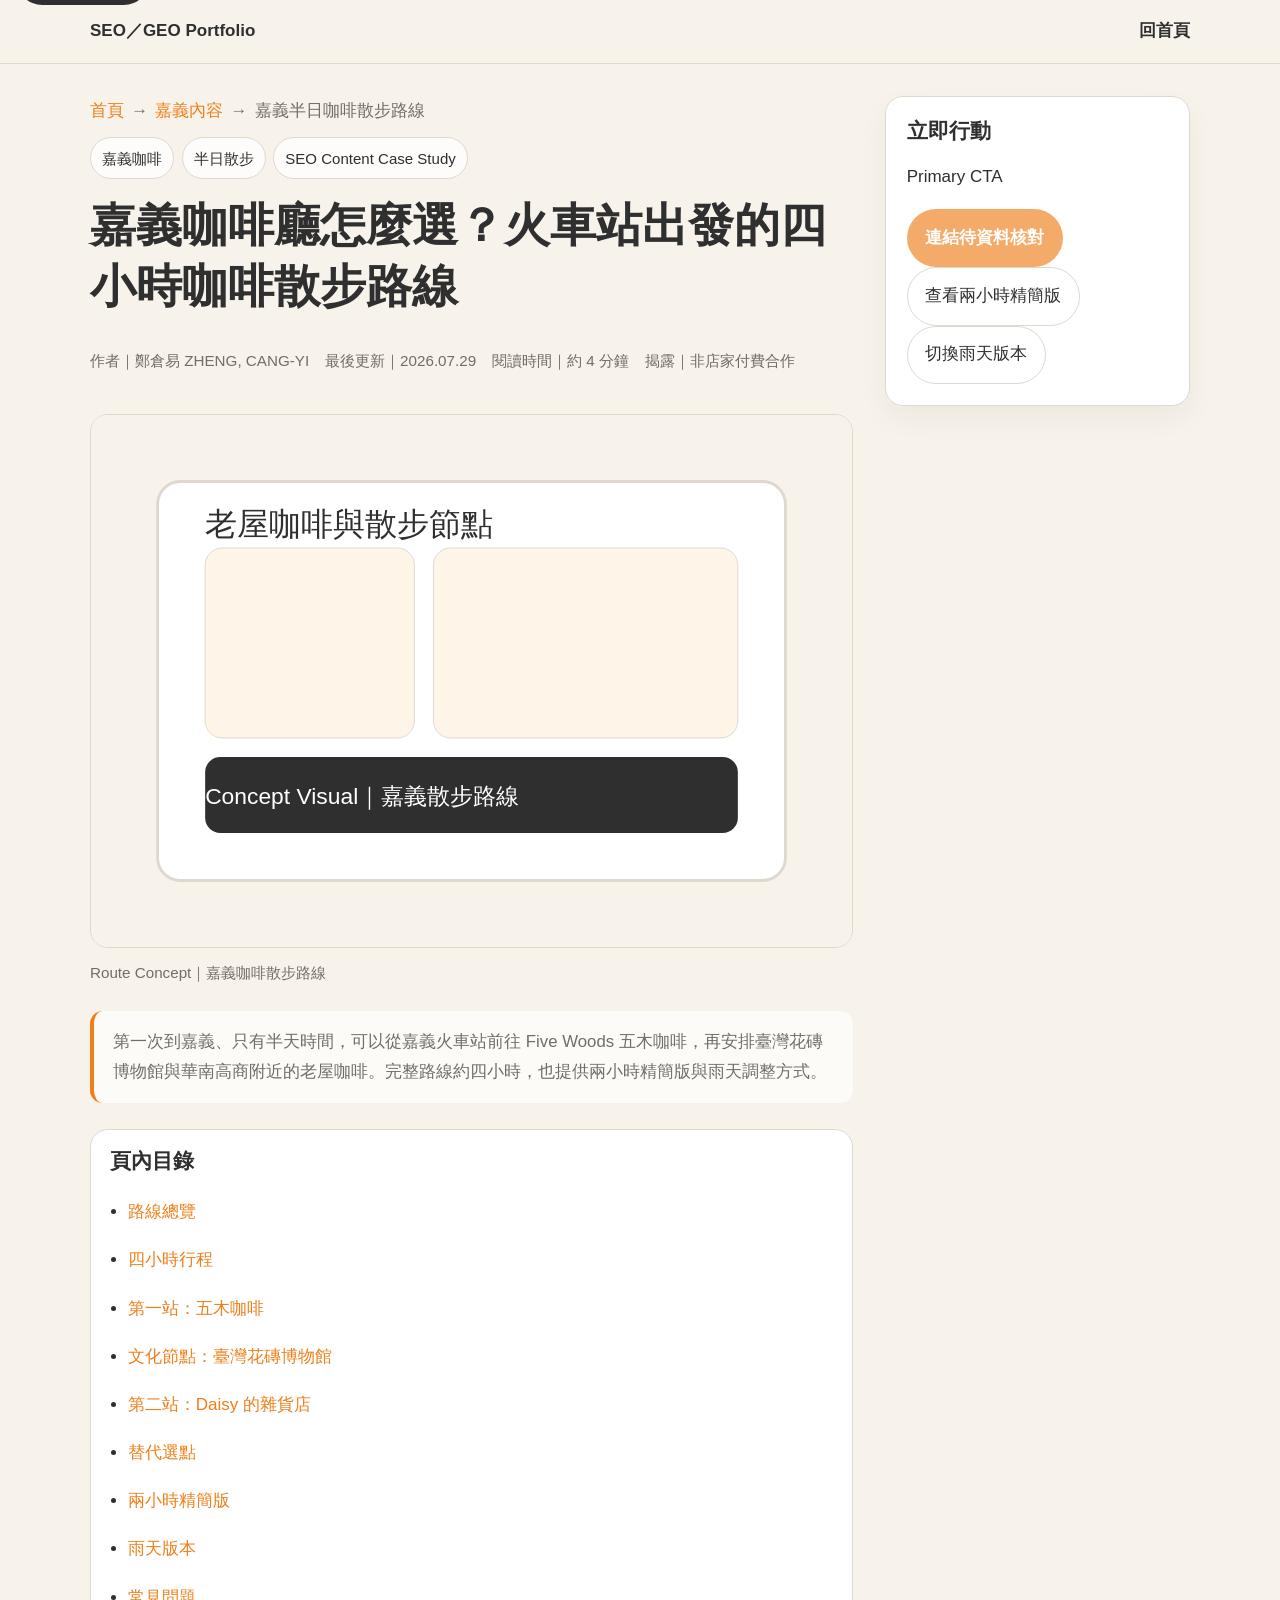
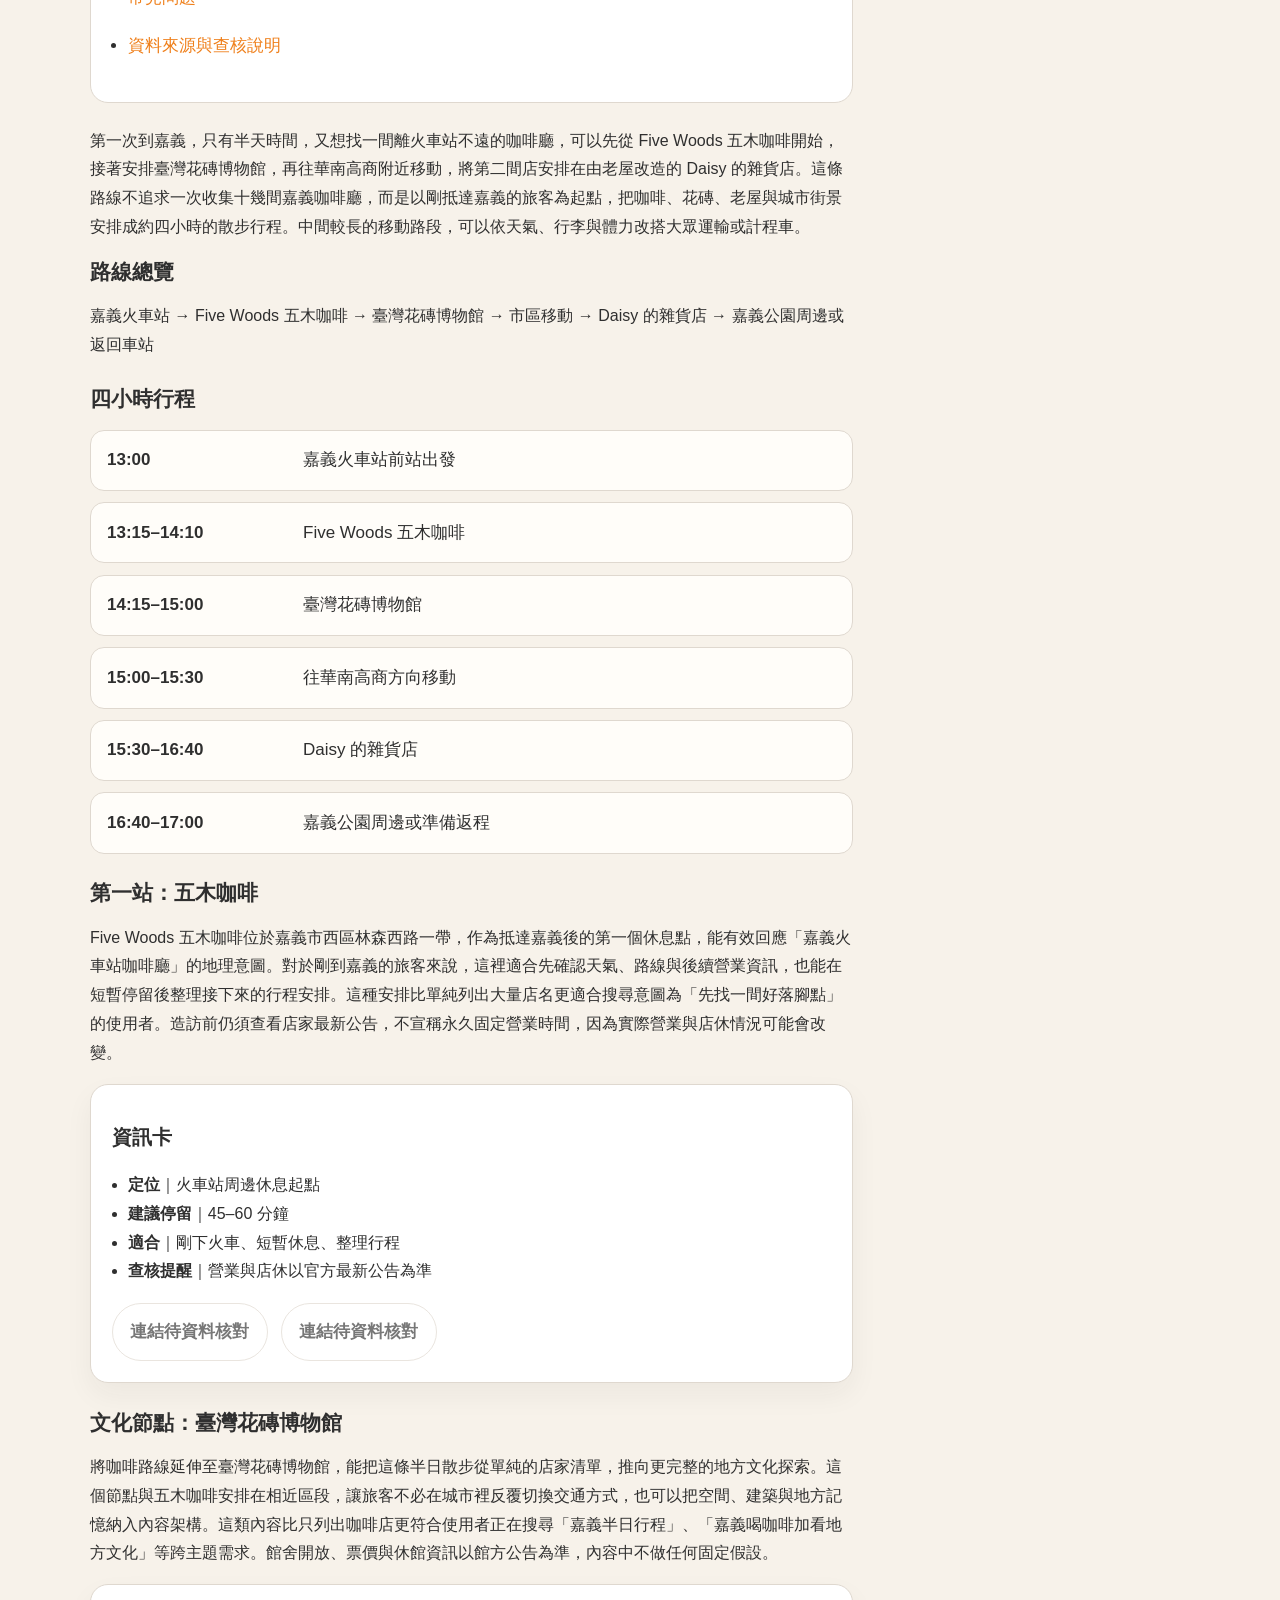
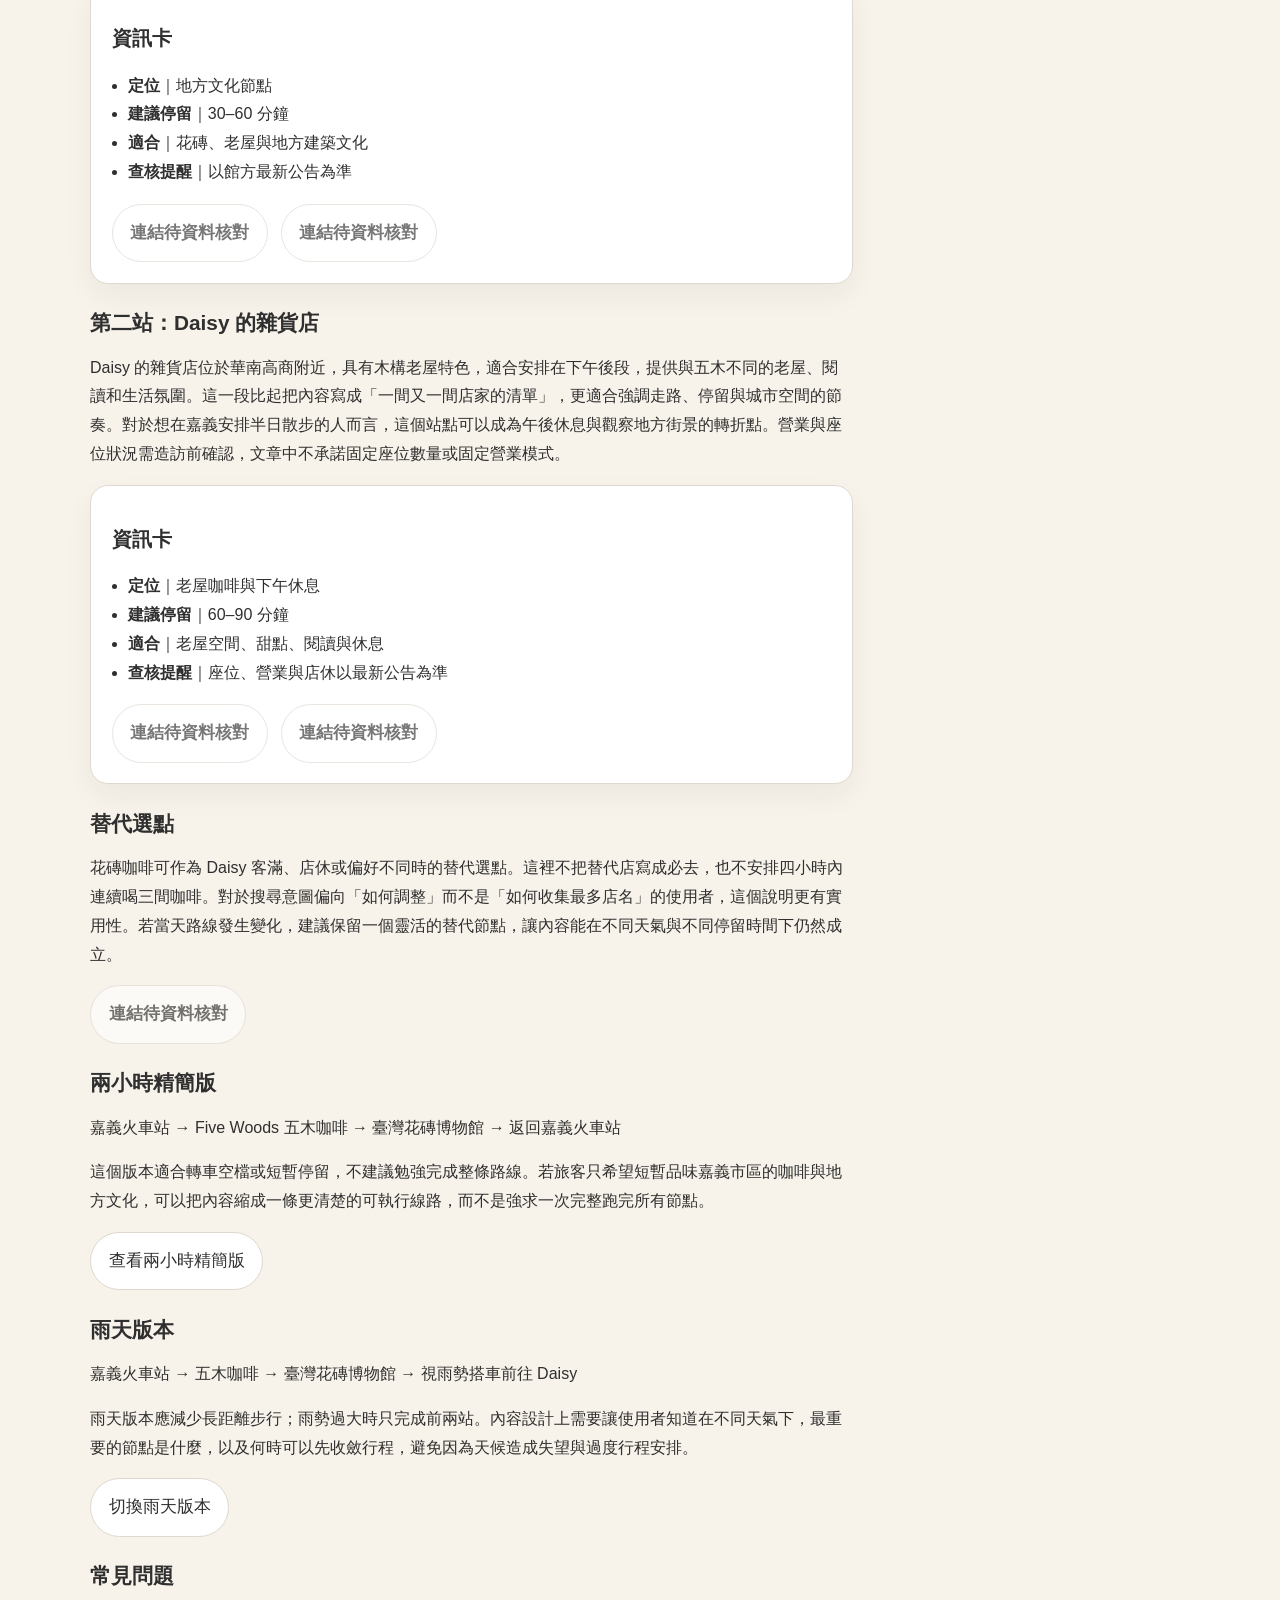
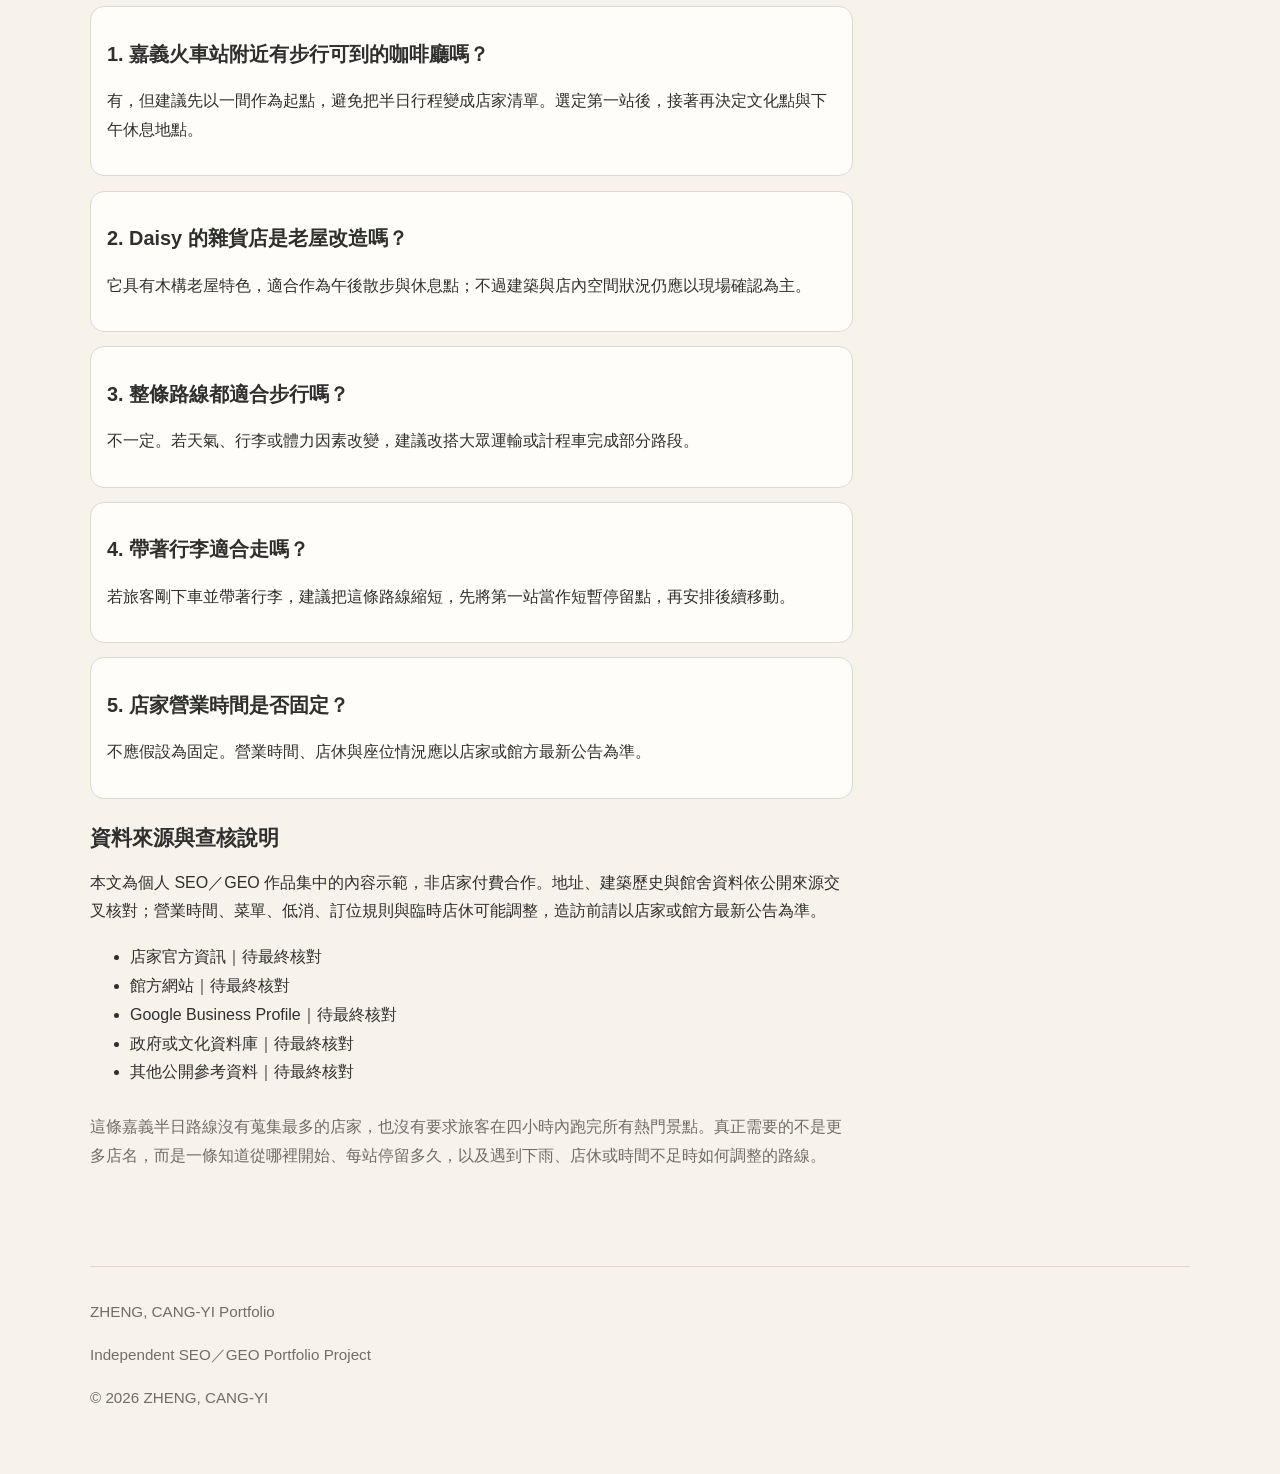
==== article/chiayi-cafes-half-day/index.html @ ef3b87cd "Build and polish SEO portfolio site" ====
<!DOCTYPE html>
<html lang="zh-Hant">
  <head>
    <meta charset="UTF-8" />
    <meta name="viewport" content="width=device-width, initial-scale=1.0" />
    <title>嘉義咖啡廳怎麼選？火車站出發的四小時咖啡散步路線</title>
    <meta
      name="description"
      content="從嘉義火車站出發，安排五木咖啡、臺灣花磚博物館與老屋咖啡的四小時散步路線，包含兩小時版本、雨天備案與店家導航。"
    />
    <meta name="robots" content="index, follow" />
    <meta name="author" content="鄭倉易 ZHENG, CANG-YI" />
    <meta name="theme-color" content="#f7f2ea" />
    <link rel="canonical" href="https://arashigira.github.io/seo-portfolio/article/chiayi-cafes-half-day/" />
    <link rel="icon" href="../../assets/images/favicon.svg" type="image/svg+xml" />
    <meta property="og:type" content="article" />
    <meta property="og:title" content="嘉義咖啡廳怎麼選？火車站出發的四小時咖啡散步路線" />
    <meta property="og:description" content="這篇內容示範從嘉義火車站出發，安排五木咖啡、花磚博物館與老屋咖啡的半日散步路線。" />
    <meta property="og:url" content="https://arashigira.github.io/seo-portfolio/article/chiayi-cafes-half-day/" />
    <meta property="og:image" content="https://arashigira.github.io/seo-portfolio/assets/images/og-placeholder.svg" />
    <meta property="twitter:card" content="summary_large_image" />
    <meta property="twitter:title" content="嘉義咖啡廳怎麼選？火車站出發的四小時咖啡散步路線" />
    <meta property="twitter:description" content="從嘉義火車站出發，安排四小時散步與咖啡路線。" />
    <meta property="twitter:image" content="https://arashigira.github.io/seo-portfolio/assets/images/og-placeholder.svg" />
    <meta property="article:published_time" content="2026-07-29" />
    <meta property="article:modified_time" content="2026-07-29" />
    <script type="application/ld+json">
      {
        "@context": "https://schema.org",
        "@type": "BlogPosting",
        "headline": "嘉義咖啡廳怎麼選？火車站出發的四小時咖啡散步路線",
        "description": "從嘉義火車站出發，安排五木咖啡、臺灣花磚博物館與老屋咖啡的四小時散步路線，包含兩小時版本、雨天備案與店家導航。",
        "image": "https://arashigira.github.io/seo-portfolio/assets/images/og-placeholder.svg",
        "datePublished": "2026-07-29",
        "dateModified": "2026-07-29",
        "author": {
          "@type": "Person",
          "name": "ZHENG, CANG-YI"
        },
        "publisher": {
          "@type": "Organization",
          "name": "ZHENG, CANG-YI Portfolio"
        },
        "mainEntityOfPage": "https://arashigira.github.io/seo-portfolio/article/chiayi-cafes-half-day/",
        "keywords": [
          "嘉義咖啡廳",
          "嘉義火車站咖啡廳",
          "嘉義半日散步",
          "嘉義咖啡路線"
        ],
        "inLanguage": "zh-Hant"
      }
    </script>
    <script type="application/ld+json">
      {
        "@context": "https://schema.org",
        "@type": "BreadcrumbList",
        "itemListElement": [
          {
            "@type": "ListItem",
            "position": 1,
            "name": "首頁",
            "item": "https://arashigira.github.io/seo-portfolio/"
          },
          {
            "@type": "ListItem",
            "position": 2,
            "name": "嘉義內容",
            "item": "https://arashigira.github.io/seo-portfolio/"
          },
          {
            "@type": "ListItem",
            "position": 3,
            "name": "嘉義半日咖啡散步路線",
            "item": "https://arashigira.github.io/seo-portfolio/article/chiayi-cafes-half-day/"
          }
        ]
      }
    </script>
    <link rel="stylesheet" href="../../assets/css/style.css" />
  </head>
  <body>
    <a class="skip-link" href="#main-content">跳到主要內容</a>
    <header class="site-header">
      <div class="container">
        <nav class="top-nav" aria-label="主導覽">
          <a class="brand" href="../../index.html">SEO／GEO Portfolio</a>
          <a class="nav-link" href="../../index.html">回首頁</a>
        </nav>
      </div>
    </header>

    <main id="main-content">
      <article class="article-shell">
        <div class="container article-layout">
          <div class="article-main">
            <nav class="breadcrumb" aria-label="麵包屑">
              <a href="../../index.html">首頁</a>
              <span aria-hidden="true">→</span>
              <a href="../../index.html#snapshot-title">嘉義內容</a>
              <span aria-hidden="true">→</span>
              <span>嘉義半日咖啡散步路線</span>
            </nav>
            <div class="category-list" aria-label="分類">
              <span>嘉義咖啡</span>
              <span>半日散步</span>
              <span>SEO Content Case Study</span>
            </div>
            <h1>嘉義咖啡廳怎麼選？火車站出發的四小時咖啡散步路線</h1>
            <div class="article-meta">
              <p>作者｜鄭倉易 ZHENG, CANG-YI</p>
              <p>最後更新｜2026.07.29</p>
              <p>閱讀時間｜<span data-reading-time>約 8 分鐘</span></p>
              <p>揭露｜非店家付費合作</p>
            </div>
            <figure class="hero-visual article-visual">
              <img src="../../assets/images/store-placeholder.svg" alt="嘉義咖啡散步路線概念視覺" />
              <figcaption>Route Concept｜嘉義咖啡散步路線</figcaption>
            </figure>
            <p class="lead article-direct-answer">
              第一次到嘉義、只有半天時間，可以從嘉義火車站前往 Five Woods 五木咖啡，再安排臺灣花磚博物館與華南高商附近的老屋咖啡。完整路線約四小時，也提供兩小時精簡版與雨天調整方式。
            </p>

            <nav class="toc" aria-label="頁內目錄">
              <h2>頁內目錄</h2>
              <ul>
                <li><a href="#route-overview">路線總覽</a></li>
                <li><a href="#four-hour-route">四小時行程</a></li>
                <li><a href="#five-woods">第一站：五木咖啡</a></li>
                <li><a href="#brick-museum">文化節點：臺灣花磚博物館</a></li>
                <li><a href="#daisy-store">第二站：Daisy 的雜貨店</a></li>
                <li><a href="#alternative-stops">替代選點</a></li>
                <li><a href="#two-hour-route">兩小時精簡版</a></li>
                <li><a href="#rainy-day-route">雨天版本</a></li>
                <li><a href="#faq">常見問題</a></li>
                <li><a href="#sources">資料來源與查核說明</a></li>
              </ul>
            </nav>

            <div class="article-body" data-article-body>
              <p>
                第一次到嘉義，只有半天時間，又想找一間離火車站不遠的咖啡廳，可以先從 Five Woods 五木咖啡開始，接著安排臺灣花磚博物館，再往華南高商附近移動，將第二間店安排在由老屋改造的 Daisy 的雜貨店。這條路線不追求一次收集十幾間嘉義咖啡廳，而是以剛抵達嘉義的旅客為起點，把咖啡、花磚、老屋與城市街景安排成約四小時的散步行程。中間較長的移動路段，可以依天氣、行李與體力改搭大眾運輸或計程車。
              </p>

              <section id="route-overview" class="content-section">
                <h2>路線總覽</h2>
                <p>嘉義火車站 → Five Woods 五木咖啡 → 臺灣花磚博物館 → 市區移動 → Daisy 的雜貨店 → 嘉義公園周邊或返回車站</p>
              </section>

              <section id="four-hour-route" class="content-section">
                <h2>四小時行程</h2>
                <div class="timeline" role="list">
                  <div class="timeline-item" role="listitem">
                    <strong>13:00</strong>
                    <span>嘉義火車站前站出發</span>
                  </div>
                  <div class="timeline-item" role="listitem">
                    <strong>13:15–14:10</strong>
                    <span>Five Woods 五木咖啡</span>
                  </div>
                  <div class="timeline-item" role="listitem">
                    <strong>14:15–15:00</strong>
                    <span>臺灣花磚博物館</span>
                  </div>
                  <div class="timeline-item" role="listitem">
                    <strong>15:00–15:30</strong>
                    <span>往華南高商方向移動</span>
                  </div>
                  <div class="timeline-item" role="listitem">
                    <strong>15:30–16:40</strong>
                    <span>Daisy 的雜貨店</span>
                  </div>
                  <div class="timeline-item" role="listitem">
                    <strong>16:40–17:00</strong>
                    <span>嘉義公園周邊或準備返程</span>
                  </div>
                </div>
              </section>

              <section id="five-woods" class="content-section">
                <h2>第一站：五木咖啡</h2>
                <p>
                  Five Woods 五木咖啡位於嘉義市西區林森西路一帶，作為抵達嘉義後的第一個休息點，能有效回應「嘉義火車站咖啡廳」的地理意圖。對於剛到嘉義的旅客來說，這裡適合先確認天氣、路線與後續營業資訊，也能在短暫停留後整理接下來的行程安排。這種安排比單純列出大量店名更適合搜尋意圖為「先找一間好落腳點」的使用者。造訪前仍須查看店家最新公告，不宣稱永久固定營業時間，因為實際營業與店休情況可能會改變。
                </p>
                <div class="info-card">
                  <h3>資訊卡</h3>
                  <ul>
                    <li><strong>定位</strong>｜火車站周邊休息起點</li>
                    <li><strong>建議停留</strong>｜45–60 分鐘</li>
                    <li><strong>適合</strong>｜剛下火車、短暫休息、整理行程</li>
                    <li><strong>查核提醒</strong>｜營業與店休以官方最新公告為準</li>
                  </ul>
                  <div class="card-actions">
                    <button class="button button-secondary" type="button" disabled data-cta="store_navigation_click" data-url="" aria-label="連結待資料核對">連結待資料核對</button>
                    <button class="button button-secondary" type="button" disabled data-cta="official_info_click" data-url="" aria-label="連結待資料核對">連結待資料核對</button>
                  </div>
                </div>
              </section>

              <section id="brick-museum" class="content-section">
                <h2>文化節點：臺灣花磚博物館</h2>
                <p>
                  將咖啡路線延伸至臺灣花磚博物館，能把這條半日散步從單純的店家清單，推向更完整的地方文化探索。這個節點與五木咖啡安排在相近區段，讓旅客不必在城市裡反覆切換交通方式，也可以把空間、建築與地方記憶納入內容架構。這類內容比只列出咖啡店更符合使用者正在搜尋「嘉義半日行程」、「嘉義喝咖啡加看地方文化」等跨主題需求。館舍開放、票價與休館資訊以館方公告為準，內容中不做任何固定假設。
                </p>
                <div class="info-card">
                  <h3>資訊卡</h3>
                  <ul>
                    <li><strong>定位</strong>｜地方文化節點</li>
                    <li><strong>建議停留</strong>｜30–60 分鐘</li>
                    <li><strong>適合</strong>｜花磚、老屋與地方建築文化</li>
                    <li><strong>查核提醒</strong>｜以館方最新公告為準</li>
                  </ul>
                  <div class="card-actions">
                    <button class="button button-secondary" type="button" disabled data-cta="store_navigation_click" data-url="" aria-label="連結待資料核對">連結待資料核對</button>
                    <button class="button button-secondary" type="button" disabled data-cta="official_info_click" data-url="" aria-label="連結待資料核對">連結待資料核對</button>
                  </div>
                </div>
              </section>

              <section id="daisy-store" class="content-section">
                <h2>第二站：Daisy 的雜貨店</h2>
                <p>
                  Daisy 的雜貨店位於華南高商附近，具有木構老屋特色，適合安排在下午後段，提供與五木不同的老屋、閱讀和生活氛圍。這一段比起把內容寫成「一間又一間店家的清單」，更適合強調走路、停留與城市空間的節奏。對於想在嘉義安排半日散步的人而言，這個站點可以成為午後休息與觀察地方街景的轉折點。營業與座位狀況需造訪前確認，文章中不承諾固定座位數量或固定營業模式。
                </p>
                <div class="info-card">
                  <h3>資訊卡</h3>
                  <ul>
                    <li><strong>定位</strong>｜老屋咖啡與下午休息</li>
                    <li><strong>建議停留</strong>｜60–90 分鐘</li>
                    <li><strong>適合</strong>｜老屋空間、甜點、閱讀與休息</li>
                    <li><strong>查核提醒</strong>｜座位、營業與店休以最新公告為準</li>
                  </ul>
                  <div class="card-actions">
                    <button class="button button-secondary" type="button" disabled data-cta="store_navigation_click" data-url="" aria-label="連結待資料核對">連結待資料核對</button>
                    <button class="button button-secondary" type="button" disabled data-cta="official_info_click" data-url="" aria-label="連結待資料核對">連結待資料核對</button>
                  </div>
                </div>
              </section>

              <section id="alternative-stops" class="content-section">
                <h2>替代選點</h2>
                <p>
                  花磚咖啡可作為 Daisy 客滿、店休或偏好不同時的替代選點。這裡不把替代店寫成必去，也不安排四小時內連續喝三間咖啡。對於搜尋意圖偏向「如何調整」而不是「如何收集最多店名」的使用者，這個說明更有實用性。若當天路線發生變化，建議保留一個靈活的替代節點，讓內容能在不同天氣與不同停留時間下仍然成立。
                </p>
                <button class="button button-secondary" type="button" disabled data-cta="alternative_store_click" data-url="" aria-label="連結待資料核對">連結待資料核對</button>
              </section>

              <section id="two-hour-route" class="content-section">
                <h2>兩小時精簡版</h2>
                <p>嘉義火車站 → Five Woods 五木咖啡 → 臺灣花磚博物館 → 返回嘉義火車站</p>
                <p>
                  這個版本適合轉車空檔或短暫停留，不建議勉強完成整條路線。若旅客只希望短暫品味嘉義市區的咖啡與地方文化，可以把內容縮成一條更清楚的可執行線路，而不是強求一次完整跑完所有節點。
                </p>
                <a class="button button-secondary" href="#two-hour-route" data-cta="two_hour_version_click" aria-label="查看兩小時精簡版">查看兩小時精簡版</a>
              </section>

              <section id="rainy-day-route" class="content-section">
                <h2>雨天版本</h2>
                <p>嘉義火車站 → 五木咖啡 → 臺灣花磚博物館 → 視雨勢搭車前往 Daisy</p>
                <p>
                  雨天版本應減少長距離步行；雨勢過大時只完成前兩站。內容設計上需要讓使用者知道在不同天氣下，最重要的節點是什麼，以及何時可以先收斂行程，避免因為天候造成失望與過度行程安排。
                </p>
                <a class="button button-secondary" href="#rainy-day-route" data-cta="rainy_day_version_click" aria-label="切換雨天版本">切換雨天版本</a>
              </section>

              <section id="faq" class="content-section">
                <h2>常見問題</h2>
                <div class="faq-list">
                  <div class="faq-item">
                    <h3>1. 嘉義火車站附近有步行可到的咖啡廳嗎？</h3>
                    <p>有，但建議先以一間作為起點，避免把半日行程變成店家清單。選定第一站後，接著再決定文化點與下午休息地點。</p>
                  </div>
                  <div class="faq-item">
                    <h3>2. Daisy 的雜貨店是老屋改造嗎？</h3>
                    <p>它具有木構老屋特色，適合作為午後散步與休息點；不過建築與店內空間狀況仍應以現場確認為主。</p>
                  </div>
                  <div class="faq-item">
                    <h3>3. 整條路線都適合步行嗎？</h3>
                    <p>不一定。若天氣、行李或體力因素改變，建議改搭大眾運輸或計程車完成部分路段。</p>
                  </div>
                  <div class="faq-item">
                    <h3>4. 帶著行李適合走嗎？</h3>
                    <p>若旅客剛下車並帶著行李，建議把這條路線縮短，先將第一站當作短暫停留點，再安排後續移動。</p>
                  </div>
                  <div class="faq-item">
                    <h3>5. 店家營業時間是否固定？</h3>
                    <p>不應假設為固定。營業時間、店休與座位情況應以店家或館方最新公告為準。</p>
                  </div>
                </div>
              </section>

              <section id="sources" class="content-section">
                <h2>資料來源與查核說明</h2>
                <p>
                  本文為個人 SEO／GEO 作品集中的內容示範，非店家付費合作。地址、建築歷史與館舍資料依公開來源交叉核對；營業時間、菜單、低消、訂位規則與臨時店休可能調整，造訪前請以店家或館方最新公告為準。
                </p>
                <ul>
                  <li>店家官方資訊｜待最終核對</li>
                  <li>館方網站｜待最終核對</li>
                  <li>Google Business Profile｜待最終核對</li>
                  <li>政府或文化資料庫｜待最終核對</li>
                  <li>其他公開參考資料｜待最終核對</li>
                </ul>
              </section>

              <p class="closing-paragraph">
                這條嘉義半日路線沒有蒐集最多的店家，也沒有要求旅客在四小時內跑完所有熱門景點。真正需要的不是更多店名，而是一條知道從哪裡開始、每站停留多久，以及遇到下雨、店休或時間不足時如何調整的路線。
              </p>
            </div>
          </div>

          <aside class="article-sidebar" aria-label="文章側欄">
            <div class="card sidebar-card">
              <h2>立即行動</h2>
              <p>Primary CTA</p>
              <button class="button button-primary" type="button" disabled data-cta="route_map_click" data-url="" aria-label="連結待資料核對">連結待資料核對</button>
              <a class="button button-secondary" href="#two-hour-route" data-cta="two_hour_version_click" aria-label="查看兩小時精簡版">查看兩小時精簡版</a>
              <a class="button button-secondary" href="#rainy-day-route" data-cta="rainy_day_version_click" aria-label="切換雨天版本">切換雨天版本</a>
            </div>
          </aside>
        </div>
      </article>
    </main>

    <footer class="site-footer">
      <div class="container footer-content">
        <p>ZHENG, CANG-YI Portfolio</p>
        <p>Independent SEO／GEO Portfolio Project</p>
        <p>© 2026 ZHENG, CANG-YI</p>
      </div>
    </footer>

    <script src="../../assets/js/main.js"></script>
  </body>
</html>
---- assets/css/style.css ----
:root {
  --background: #f7f2ea;
  --surface: #ffffff;
  --text: #2f2f2f;
  --muted: #716d67;
  --accent: #ef7f1a;
  --border: #dfd8cf;
  --radius: 18px;
}

* {
  box-sizing: border-box;
}

html {
  scroll-behavior: smooth;
  scroll-padding-top: 6rem;
}

body {
  margin: 0;
  font-family: "Noto Sans TC", "Segoe UI", Arial, sans-serif;
  background: var(--background);
  color: var(--text);
  line-height: 1.8;
  font-size: 17px;
  overflow-x: hidden;
}

img {
  max-width: 100%;
  display: block;
}

a {
  color: var(--accent);
  text-decoration: none;
}

a:hover,
a:focus-visible {
  text-decoration: underline;
}

button,
a.button {
  font: inherit;
}

.skip-link {
  position: absolute;
  left: 1rem;
  top: -3rem;
  background: var(--text);
  color: white;
  padding: 0.7rem 1rem;
  border-radius: 999px;
  z-index: 10;
}

.skip-link:focus {
  top: 1rem;
}

.container {
  width: min(1100px, calc(100% - 2rem));
  margin: 0 auto;
}

.site-header {
  background: rgba(247, 242, 234, 0.95);
  border-bottom: 1px solid var(--border);
  position: sticky;
  top: 0;
  z-index: 5;
  padding-block: 16px;
  min-height: auto;
}

.top-nav {
  display: flex;
  justify-content: space-between;
  align-items: center;
  padding: 0;
}

.brand {
  font-weight: 700;
  color: var(--text);
}

.nav-link {
  color: var(--text);
  font-weight: 600;
}

.hero {
  padding: 3rem 0 2rem;
  min-height: auto;
}

.hero-grid,
.article-layout {
  display: grid;
  gap: 2rem;
  align-items: start;
}

.hero-grid {
  grid-template-columns: 1.3fr 1fr;
}

.article-layout {
  grid-template-columns: minmax(0, 2fr) minmax(280px, 0.8fr);
  padding: 2rem 0 3rem;
}

.eyebrow {
  text-transform: uppercase;
  letter-spacing: 0.14em;
  font-size: 0.92rem;
  color: var(--accent);
  font-weight: 700;
  margin-bottom: 0.5rem;
}

h1,
h2,
h3 {
  line-height: 1.3;
}

h1 {
  font-size: clamp(2rem, 3.8vw, 2.9rem);
  margin: 0 0 1rem;
}

h2 {
  font-size: 1.3rem;
  margin-top: 0;
}

.lead {
  font-size: 1.08rem;
  color: var(--muted);
  margin-bottom: 1.2rem;
}

.tag-list {
  display: flex;
  flex-wrap: wrap;
  gap: 0.6rem;
  margin: 1rem 0 1.4rem;
}

.tag-list span,
.category-list span {
  border: 1px solid var(--border);
  background: rgba(255, 255, 255, 0.8);
  padding: 0.4rem 0.7rem;
  border-radius: 999px;
  font-size: 0.94rem;
}

.hero-actions,
.card-actions {
  display: flex;
  flex-wrap: wrap;
  gap: 0.8rem;
}

.button {
  display: inline-flex;
  align-items: center;
  justify-content: center;
  border-radius: 999px;
  padding: 0.8rem 1.1rem;
  border: 1px solid transparent;
  font-weight: 600;
  min-height: 44px;
  transition: transform 180ms ease, background-color 180ms ease, border-color 180ms ease;
}

.button:hover,
.button:focus-visible {
  transform: translateY(-1px);
  text-decoration: none;
}

.button:focus-visible {
  outline: 3px solid rgba(239, 127, 26, 0.28);
  outline-offset: 3px;
}

.button-primary {
  background: var(--accent);
  color: white;
}

.button-secondary {
  background: var(--surface);
  border-color: var(--border);
  color: var(--text);
}

.button[aria-disabled="true"],
.button.is-disabled,
button:disabled {
  opacity: 0.65;
  pointer-events: none;
}

.card,
.info-card {
  background: var(--surface);
  border: 1px solid var(--border);
  border-radius: var(--radius);
  box-shadow: 0 12px 28px rgba(47, 47, 47, 0.05);
  padding: 1.3rem;
}

.hero-visual figure,
.article-visual {
  margin: 0;
}

.hero-visual img {
  border-radius: var(--radius);
  border: 1px solid var(--border);
  background: #fffaf5;
  width: 100%;
}

.hero-visual figcaption,
.article-visual figcaption {
  font-size: 0.95rem;
  color: var(--muted);
  margin-top: 0.7rem;
}

.snapshot-grid {
  display: grid;
  gap: 1rem;
  grid-template-columns: repeat(2, minmax(0, 1fr));
}

.snapshot-item {
  margin: 0;
}

.snapshot-grid h3 {
  font-size: 0.96rem;
  margin-bottom: 0.3rem;
  color: var(--muted);
}

.snapshot-grid p {
  margin: 0;
  font-weight: 600;
}

.disclosure,
.article-meta,
.article-direct-answer,
.closing-paragraph {
  color: var(--muted);
}

.article-main {
  min-width: 0;
}

.breadcrumb {
  display: flex;
  flex-wrap: wrap;
  gap: 0.45rem;
  color: var(--muted);
  margin-bottom: 0.7rem;
}

.breadcrumb a {
  color: var(--accent);
}

.category-list {
  display: flex;
  flex-wrap: wrap;
  gap: 0.45rem;
  margin-bottom: 1rem;
}

.article-meta {
  display: flex;
  flex-wrap: wrap;
  gap: 0.6rem 1rem;
  font-size: 0.95rem;
  margin-bottom: 1.2rem;
}

.article-visual {
  margin: 1.5rem 0;
}

.article-direct-answer {
  font-size: 1.05rem;
  padding: 1rem 1.2rem;
  background: rgba(255, 255, 255, 0.7);
  border-left: 4px solid var(--accent);
  border-radius: 0.8rem;
  margin: 1rem 0 1.6rem;
}

.toc {
  background: var(--surface);
  border: 1px solid var(--border);
  border-radius: var(--radius);
  padding: 1.1rem 1.2rem;
  margin-bottom: 1.5rem;
}

.toc ul {
  padding-left: 1.1rem;
}

.toc li + li {
  margin-top: 0.4rem;
}

.toc a {
  display: block;
  padding: 0.35rem 0;
}

.content-section {
  scroll-margin-top: 6.2rem;
  margin-bottom: 1.6rem;
}

.article-body p,
.article-body li {
  font-size: 1rem;
  line-height: 1.8;
  overflow-wrap: anywhere;
}

.timeline {
  display: grid;
  gap: 0.7rem;
}

.timeline-item {
  display: grid;
  grid-template-columns: minmax(120px, 180px) 1fr;
  gap: 1rem;
  padding: 0.9rem 1rem;
  border: 1px solid var(--border);
  border-radius: 14px;
  background: #fffdf9;
  overflow-wrap: anywhere;
}

.info-card ul {
  padding-left: 1rem;
}

.faq-list {
  display: grid;
  gap: 0.9rem;
}

.faq-item {
  border: 1px solid var(--border);
  border-radius: 14px;
  padding: 0.9rem 1rem;
  background: #fffdf9;
}

.sidebar-card {
  position: sticky;
  top: 5.5rem;
}

.site-footer {
  padding: 2rem 0 3rem;
}

.footer-content {
  border-top: 1px solid var(--border);
  padding-top: 1rem;
  color: var(--muted);
  font-size: 0.95rem;
}

@media (max-width: 860px) {
  .hero-grid,
  .article-layout {
    grid-template-columns: 1fr;
  }

  .sidebar-card {
    position: static;
  }
}

@media (max-width: 768px) {
  body {
    font-size: 16px;
  }

  .site-header {
    padding-block: 16px;
  }

  .top-nav {
    align-items: flex-start;
    gap: 0.5rem;
  }

  .nav-link {
    display: none;
  }

  .hero {
    padding: 32px 0 48px;
  }

  .hero-grid {
    gap: 24px;
  }

  h1 {
    font-size: clamp(2.35rem, 11vw, 3.3rem);
    line-height: 1.08;
    letter-spacing: -0.03em;
    margin: 12px 0 20px;
  }

  .lead {
    font-size: 1rem;
    margin-bottom: 1rem;
  }

  .tag-list {
    margin: 0 0 1.25rem;
  }

  .snapshot-grid {
    grid-template-columns: 1fr;
    gap: 24px;
  }

  .snapshot-item {
    margin: 0;
  }

  .card,
  .info-card,
  .toc,
  .faq-item {
    padding: 20px;
  }

  .article-layout {
    padding: 1.25rem 0 2rem;
    gap: 1.25rem;
  }

  .article-meta {
    margin-bottom: 1rem;
  }

  .content-section {
    scroll-margin-top: 6.4rem;
  }

  .timeline-item {
    grid-template-columns: 1fr;
  }

  .article-body p,
  .article-body li {
    line-height: 1.8;
  }
}
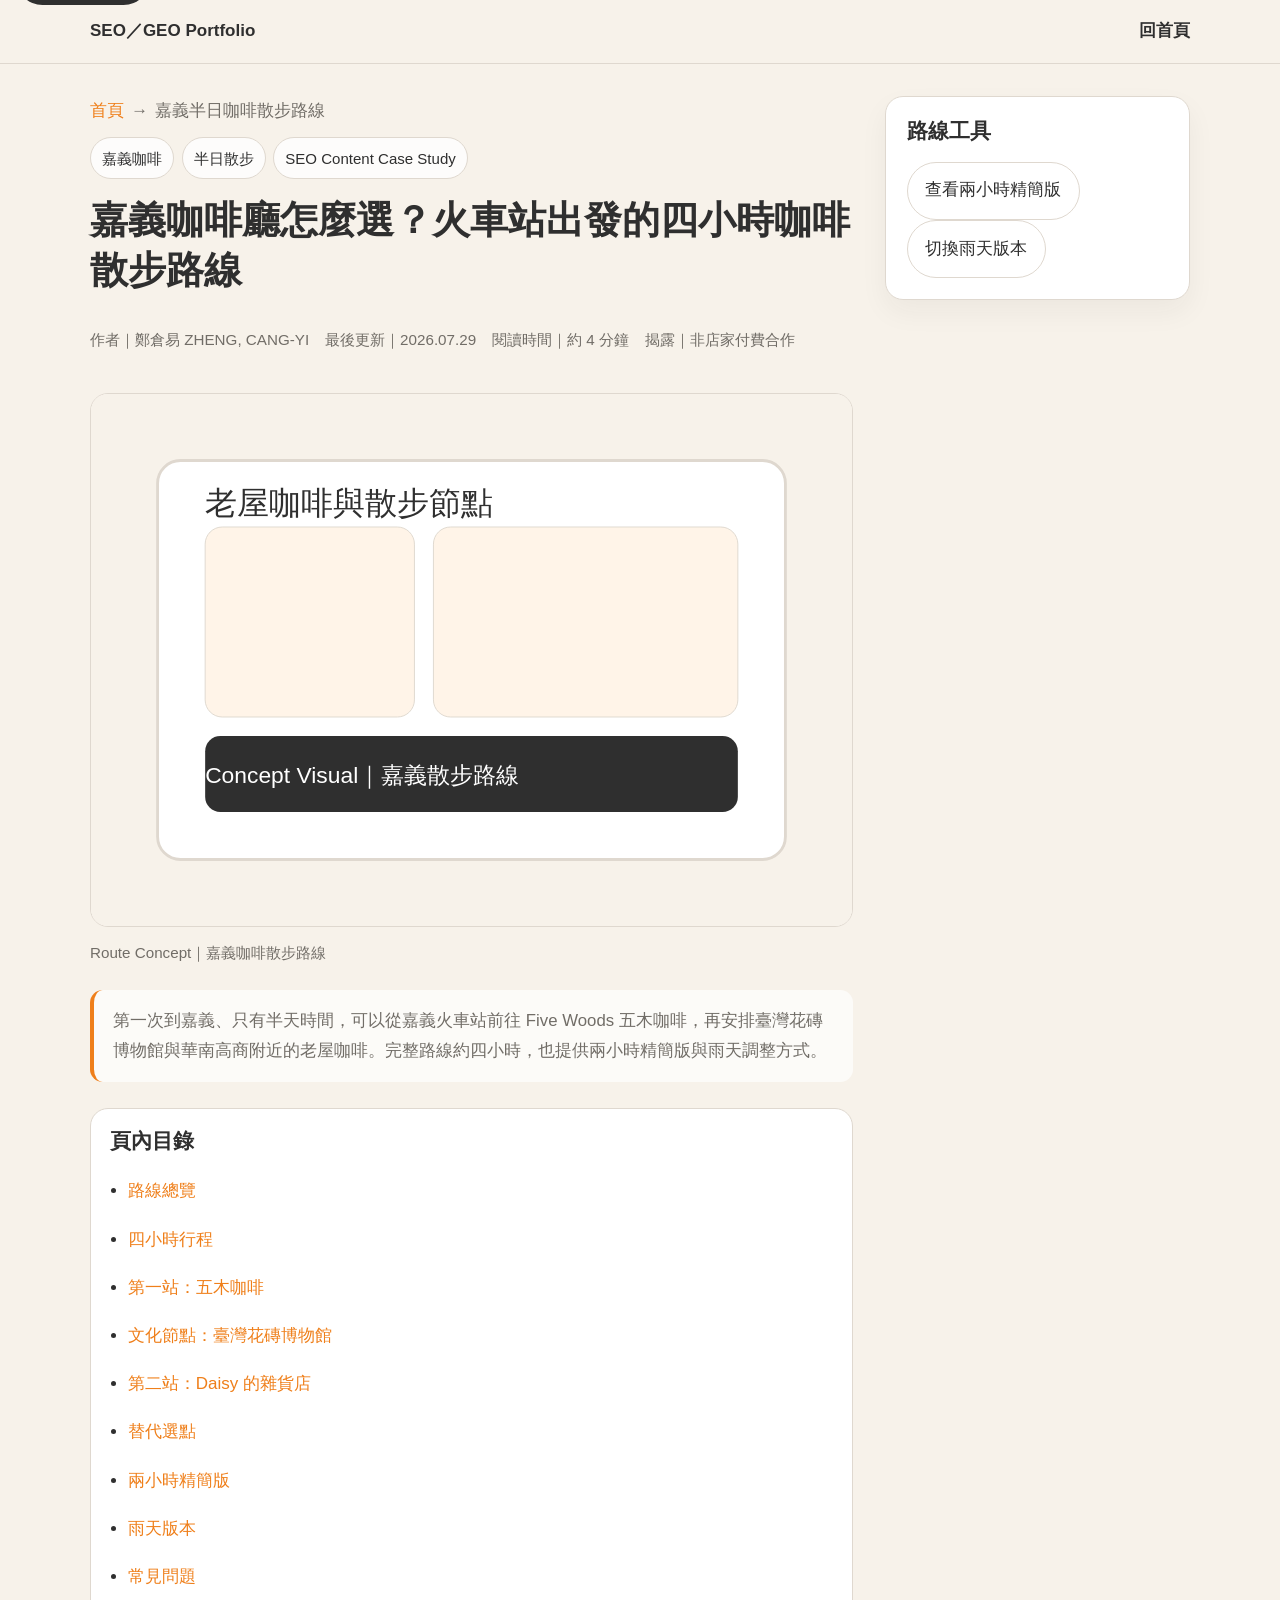
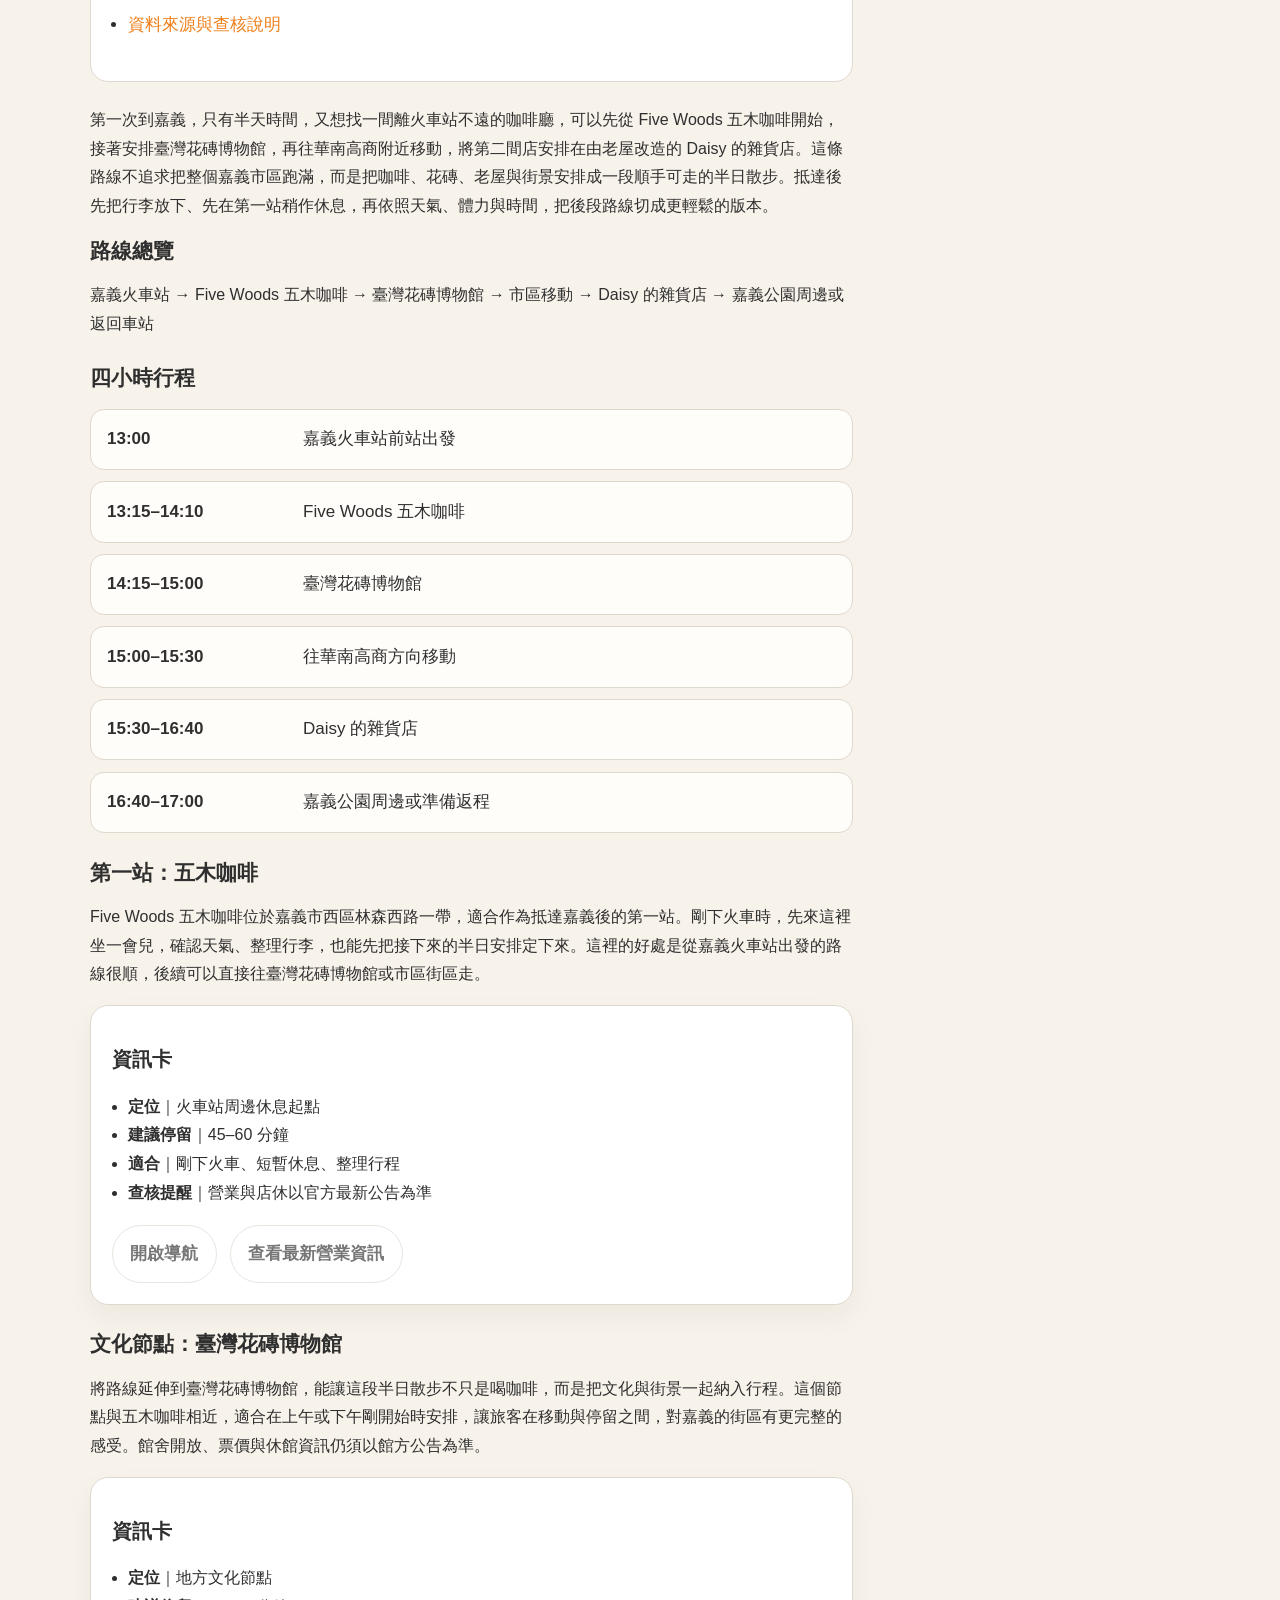
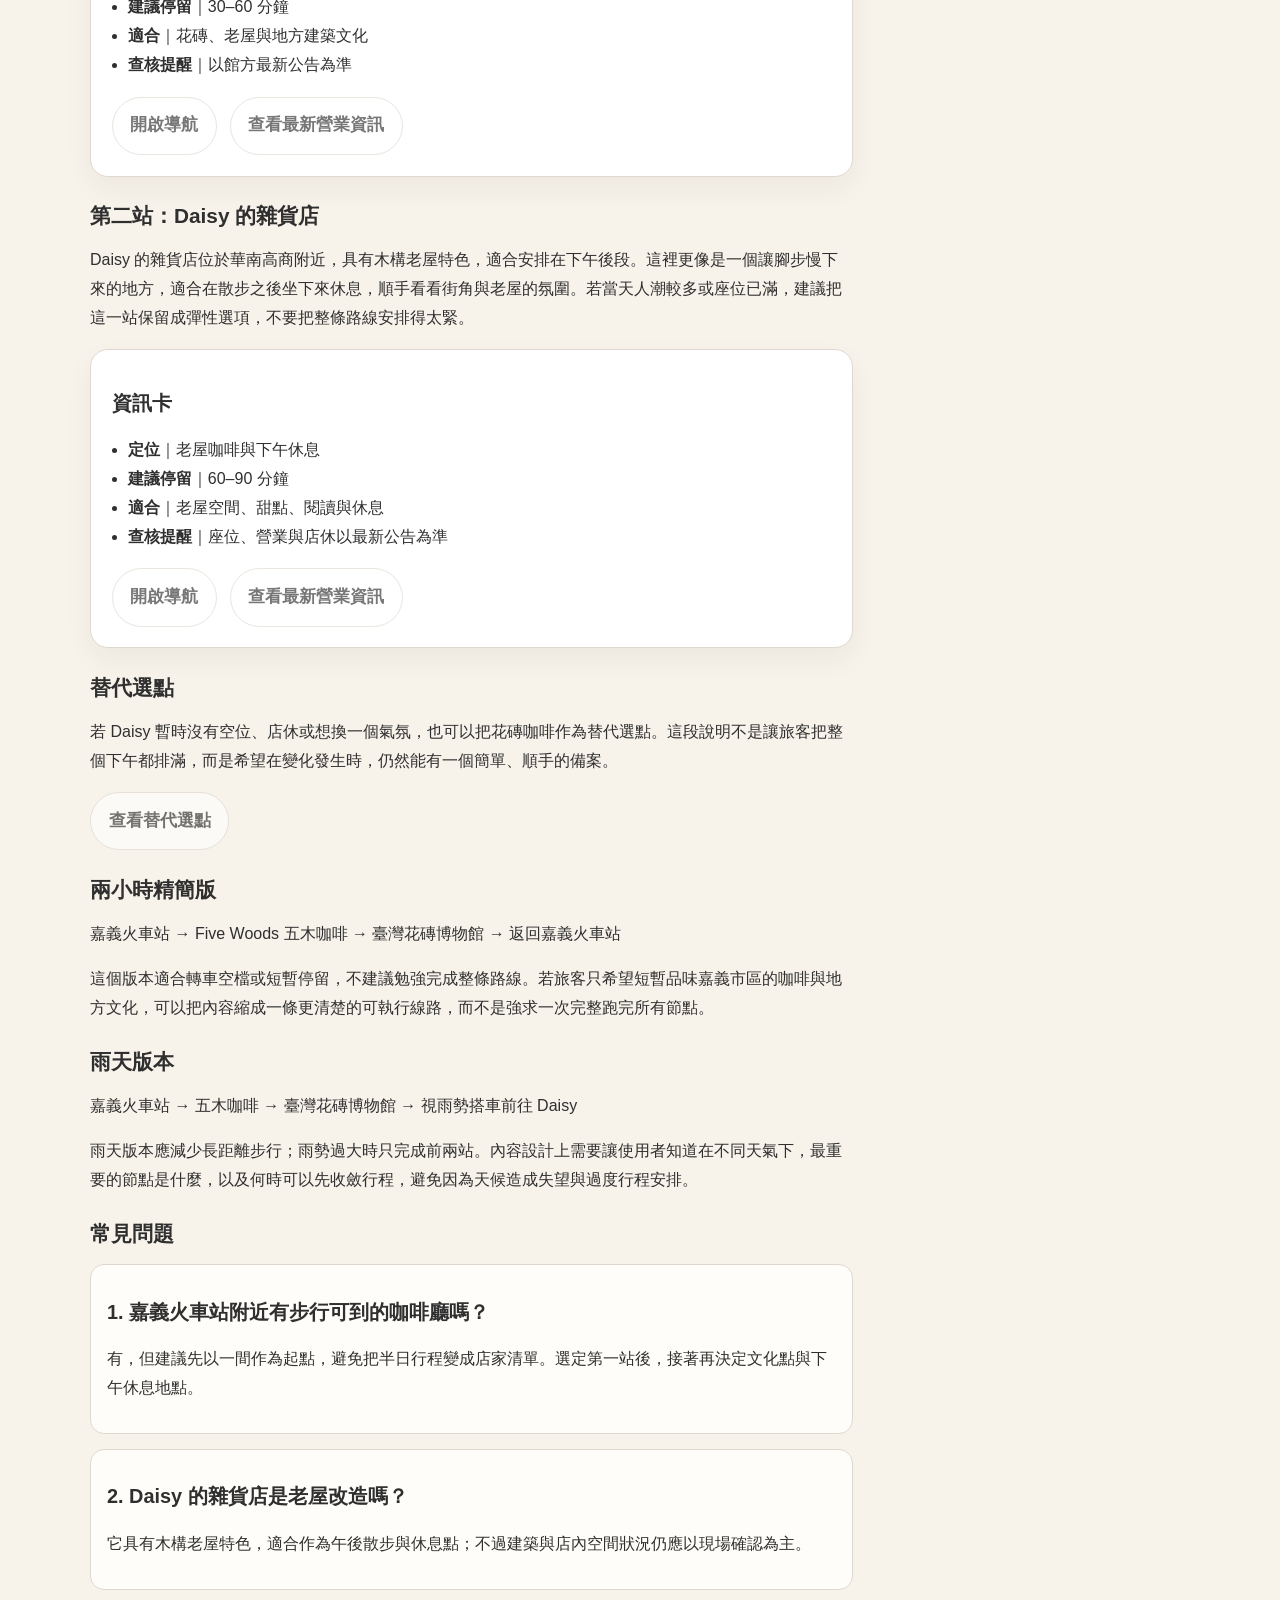
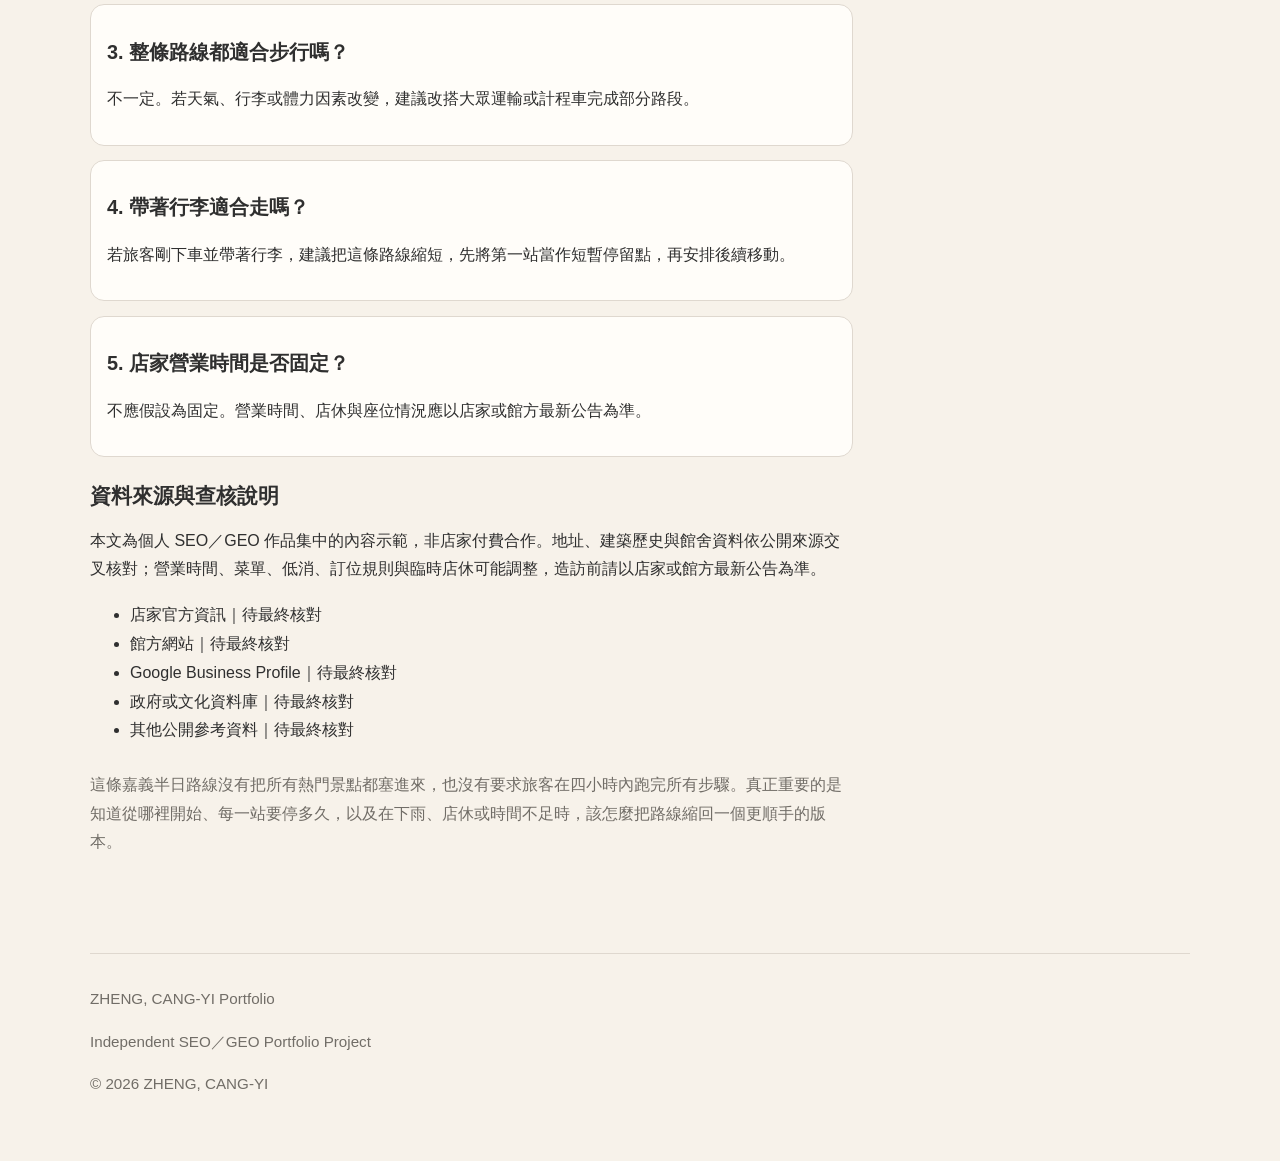
==== commit 3064a4fa: "Apply SEO content and technical fixes" ====
--- a/article/chiayi-cafes-half-day/index.html
+++ b/article/chiayi-cafes-half-day/index.html
@@ -11,17 +11,17 @@
     <meta name="robots" content="index, follow" />
     <meta name="author" content="鄭倉易 ZHENG, CANG-YI" />
     <meta name="theme-color" content="#f7f2ea" />
-    <link rel="canonical" href="https://arashigira.github.io/seo-portfolio/article/chiayi-cafes-half-day/" />
+    <link rel="canonical" href="https://arashigra.github.io/seo-portfolio/article/chiayi-cafes-half-day/" />
     <link rel="icon" href="../../assets/images/favicon.svg" type="image/svg+xml" />
     <meta property="og:type" content="article" />
     <meta property="og:title" content="嘉義咖啡廳怎麼選？火車站出發的四小時咖啡散步路線" />
     <meta property="og:description" content="這篇內容示範從嘉義火車站出發，安排五木咖啡、花磚博物館與老屋咖啡的半日散步路線。" />
-    <meta property="og:url" content="https://arashigira.github.io/seo-portfolio/article/chiayi-cafes-half-day/" />
-    <meta property="og:image" content="https://arashigira.github.io/seo-portfolio/assets/images/og-placeholder.svg" />
-    <meta property="twitter:card" content="summary_large_image" />
-    <meta property="twitter:title" content="嘉義咖啡廳怎麼選？火車站出發的四小時咖啡散步路線" />
-    <meta property="twitter:description" content="從嘉義火車站出發，安排四小時散步與咖啡路線。" />
-    <meta property="twitter:image" content="https://arashigira.github.io/seo-portfolio/assets/images/og-placeholder.svg" />
+    <meta property="og:url" content="https://arashigra.github.io/seo-portfolio/article/chiayi-cafes-half-day/" />
+    <meta property="og:image" content="https://arashigra.github.io/seo-portfolio/assets/images/og-placeholder.svg" />
+    <meta name="twitter:card" content="summary_large_image" />
+    <meta name="twitter:title" content="嘉義咖啡廳怎麼選？火車站出發的四小時咖啡散步路線" />
+    <meta name="twitter:description" content="從嘉義火車站出發，安排四小時散步與咖啡路線。" />
+    <meta name="twitter:image" content="https://arashigra.github.io/seo-portfolio/assets/images/og-placeholder.svg" />
     <meta property="article:published_time" content="2026-07-29" />
     <meta property="article:modified_time" content="2026-07-29" />
     <script type="application/ld+json">
@@ -30,7 +30,7 @@
         "@type": "BlogPosting",
         "headline": "嘉義咖啡廳怎麼選？火車站出發的四小時咖啡散步路線",
         "description": "從嘉義火車站出發，安排五木咖啡、臺灣花磚博物館與老屋咖啡的四小時散步路線，包含兩小時版本、雨天備案與店家導航。",
-        "image": "https://arashigira.github.io/seo-portfolio/assets/images/og-placeholder.svg",
+        "image": "https://arashigra.github.io/seo-portfolio/assets/images/og-placeholder.svg",
         "datePublished": "2026-07-29",
         "dateModified": "2026-07-29",
         "author": {
@@ -41,7 +41,7 @@
           "@type": "Organization",
           "name": "ZHENG, CANG-YI Portfolio"
         },
-        "mainEntityOfPage": "https://arashigira.github.io/seo-portfolio/article/chiayi-cafes-half-day/",
+        "mainEntityOfPage": "https://arashigra.github.io/seo-portfolio/article/chiayi-cafes-half-day/",
         "keywords": [
           "嘉義咖啡廳",
           "嘉義火車站咖啡廳",
@@ -60,19 +60,13 @@
             "@type": "ListItem",
             "position": 1,
             "name": "首頁",
-            "item": "https://arashigira.github.io/seo-portfolio/"
+            "item": "https://arashigra.github.io/seo-portfolio/"
           },
           {
             "@type": "ListItem",
             "position": 2,
-            "name": "嘉義內容",
-            "item": "https://arashigira.github.io/seo-portfolio/"
-          },
-          {
-            "@type": "ListItem",
-            "position": 3,
             "name": "嘉義半日咖啡散步路線",
-            "item": "https://arashigira.github.io/seo-portfolio/article/chiayi-cafes-half-day/"
+            "item": "https://arashigra.github.io/seo-portfolio/article/chiayi-cafes-half-day/"
           }
         ]
       }
@@ -97,8 +91,6 @@
             <nav class="breadcrumb" aria-label="麵包屑">
               <a href="../../index.html">首頁</a>
               <span aria-hidden="true">→</span>
-              <a href="../../index.html#snapshot-title">嘉義內容</a>
-              <span aria-hidden="true">→</span>
               <span>嘉義半日咖啡散步路線</span>
             </nav>
             <div class="category-list" aria-label="分類">
@@ -110,7 +102,7 @@
             <div class="article-meta">
               <p>作者｜鄭倉易 ZHENG, CANG-YI</p>
               <p>最後更新｜2026.07.29</p>
-              <p>閱讀時間｜<span data-reading-time>約 8 分鐘</span></p>
+              <p>閱讀時間｜<span data-reading-time>約 4 分鐘</span></p>
               <p>揭露｜非店家付費合作</p>
             </div>
             <figure class="hero-visual article-visual">
@@ -139,7 +131,7 @@
 
             <div class="article-body" data-article-body>
               <p>
-                第一次到嘉義，只有半天時間，又想找一間離火車站不遠的咖啡廳，可以先從 Five Woods 五木咖啡開始，接著安排臺灣花磚博物館，再往華南高商附近移動，將第二間店安排在由老屋改造的 Daisy 的雜貨店。這條路線不追求一次收集十幾間嘉義咖啡廳，而是以剛抵達嘉義的旅客為起點，把咖啡、花磚、老屋與城市街景安排成約四小時的散步行程。中間較長的移動路段，可以依天氣、行李與體力改搭大眾運輸或計程車。
+                第一次到嘉義，只有半天時間，又想找一間離火車站不遠的咖啡廳，可以先從 Five Woods 五木咖啡開始，接著安排臺灣花磚博物館，再往華南高商附近移動，將第二間店安排在由老屋改造的 Daisy 的雜貨店。這條路線不追求把整個嘉義市區跑滿，而是把咖啡、花磚、老屋與街景安排成一段順手可走的半日散步。抵達後先把行李放下、先在第一站稍作休息，再依照天氣、體力與時間，把後段路線切成更輕鬆的版本。
               </p>
 
               <section id="route-overview" class="content-section">
@@ -180,7 +172,7 @@
               <section id="five-woods" class="content-section">
                 <h2>第一站：五木咖啡</h2>
                 <p>
-                  Five Woods 五木咖啡位於嘉義市西區林森西路一帶，作為抵達嘉義後的第一個休息點，能有效回應「嘉義火車站咖啡廳」的地理意圖。對於剛到嘉義的旅客來說，這裡適合先確認天氣、路線與後續營業資訊，也能在短暫停留後整理接下來的行程安排。這種安排比單純列出大量店名更適合搜尋意圖為「先找一間好落腳點」的使用者。造訪前仍須查看店家最新公告，不宣稱永久固定營業時間，因為實際營業與店休情況可能會改變。
+                  Five Woods 五木咖啡位於嘉義市西區林森西路一帶，適合作為抵達嘉義後的第一站。剛下火車時，先來這裡坐一會兒，確認天氣、整理行李，也能先把接下來的半日安排定下來。這裡的好處是從嘉義火車站出發的路線很順，後續可以直接往臺灣花磚博物館或市區街區走。
                 </p>
                 <div class="info-card">
                   <h3>資訊卡</h3>
@@ -191,8 +183,8 @@
                     <li><strong>查核提醒</strong>｜營業與店休以官方最新公告為準</li>
                   </ul>
                   <div class="card-actions">
-                    <button class="button button-secondary" type="button" disabled data-cta="store_navigation_click" data-url="" aria-label="連結待資料核對">連結待資料核對</button>
-                    <button class="button button-secondary" type="button" disabled data-cta="official_info_click" data-url="" aria-label="連結待資料核對">連結待資料核對</button>
+                    <button class="button button-secondary" type="button" disabled data-cta="store_navigation_click" data-url="" aria-label="開啟導航">開啟導航</button>
+                    <button class="button button-secondary" type="button" disabled data-cta="official_info_click" data-url="" aria-label="查看最新營業資訊">查看最新營業資訊</button>
                   </div>
                 </div>
               </section>
@@ -200,7 +192,7 @@
               <section id="brick-museum" class="content-section">
                 <h2>文化節點：臺灣花磚博物館</h2>
                 <p>
-                  將咖啡路線延伸至臺灣花磚博物館，能把這條半日散步從單純的店家清單，推向更完整的地方文化探索。這個節點與五木咖啡安排在相近區段，讓旅客不必在城市裡反覆切換交通方式，也可以把空間、建築與地方記憶納入內容架構。這類內容比只列出咖啡店更符合使用者正在搜尋「嘉義半日行程」、「嘉義喝咖啡加看地方文化」等跨主題需求。館舍開放、票價與休館資訊以館方公告為準，內容中不做任何固定假設。
+                  將路線延伸到臺灣花磚博物館，能讓這段半日散步不只是喝咖啡，而是把文化與街景一起納入行程。這個節點與五木咖啡相近，適合在上午或下午剛開始時安排，讓旅客在移動與停留之間，對嘉義的街區有更完整的感受。館舍開放、票價與休館資訊仍須以館方公告為準。
                 </p>
                 <div class="info-card">
                   <h3>資訊卡</h3>
@@ -211,8 +203,8 @@
                     <li><strong>查核提醒</strong>｜以館方最新公告為準</li>
                   </ul>
                   <div class="card-actions">
-                    <button class="button button-secondary" type="button" disabled data-cta="store_navigation_click" data-url="" aria-label="連結待資料核對">連結待資料核對</button>
-                    <button class="button button-secondary" type="button" disabled data-cta="official_info_click" data-url="" aria-label="連結待資料核對">連結待資料核對</button>
+                    <button class="button button-secondary" type="button" disabled data-cta="store_navigation_click" data-url="" aria-label="開啟導航">開啟導航</button>
+                    <button class="button button-secondary" type="button" disabled data-cta="official_info_click" data-url="" aria-label="查看最新營業資訊">查看最新營業資訊</button>
                   </div>
                 </div>
               </section>
@@ -220,7 +212,7 @@
               <section id="daisy-store" class="content-section">
                 <h2>第二站：Daisy 的雜貨店</h2>
                 <p>
-                  Daisy 的雜貨店位於華南高商附近，具有木構老屋特色，適合安排在下午後段，提供與五木不同的老屋、閱讀和生活氛圍。這一段比起把內容寫成「一間又一間店家的清單」，更適合強調走路、停留與城市空間的節奏。對於想在嘉義安排半日散步的人而言，這個站點可以成為午後休息與觀察地方街景的轉折點。營業與座位狀況需造訪前確認，文章中不承諾固定座位數量或固定營業模式。
+                  Daisy 的雜貨店位於華南高商附近，具有木構老屋特色，適合安排在下午後段。這裡更像是一個讓腳步慢下來的地方，適合在散步之後坐下來休息，順手看看街角與老屋的氛圍。若當天人潮較多或座位已滿，建議把這一站保留成彈性選項，不要把整條路線安排得太緊。
                 </p>
                 <div class="info-card">
                   <h3>資訊卡</h3>
@@ -231,8 +223,8 @@
                     <li><strong>查核提醒</strong>｜座位、營業與店休以最新公告為準</li>
                   </ul>
                   <div class="card-actions">
-                    <button class="button button-secondary" type="button" disabled data-cta="store_navigation_click" data-url="" aria-label="連結待資料核對">連結待資料核對</button>
-                    <button class="button button-secondary" type="button" disabled data-cta="official_info_click" data-url="" aria-label="連結待資料核對">連結待資料核對</button>
+                    <button class="button button-secondary" type="button" disabled data-cta="store_navigation_click" data-url="" aria-label="開啟導航">開啟導航</button>
+                    <button class="button button-secondary" type="button" disabled data-cta="official_info_click" data-url="" aria-label="查看最新營業資訊">查看最新營業資訊</button>
                   </div>
                 </div>
               </section>
@@ -240,9 +232,9 @@
               <section id="alternative-stops" class="content-section">
                 <h2>替代選點</h2>
                 <p>
-                  花磚咖啡可作為 Daisy 客滿、店休或偏好不同時的替代選點。這裡不把替代店寫成必去，也不安排四小時內連續喝三間咖啡。對於搜尋意圖偏向「如何調整」而不是「如何收集最多店名」的使用者，這個說明更有實用性。若當天路線發生變化，建議保留一個靈活的替代節點，讓內容能在不同天氣與不同停留時間下仍然成立。
-                </p>
-                <button class="button button-secondary" type="button" disabled data-cta="alternative_store_click" data-url="" aria-label="連結待資料核對">連結待資料核對</button>
+                  若 Daisy 暫時沒有空位、店休或想換一個氣氛，也可以把花磚咖啡作為替代選點。這段說明不是讓旅客把整個下午都排滿，而是希望在變化發生時，仍然能有一個簡單、順手的備案。
+                </p>
+                <button class="button button-secondary" type="button" disabled data-cta="alternative_store_click" data-url="" aria-label="查看替代選點">查看替代選點</button>
               </section>
 
               <section id="two-hour-route" class="content-section">
@@ -251,7 +243,6 @@
                 <p>
                   這個版本適合轉車空檔或短暫停留，不建議勉強完成整條路線。若旅客只希望短暫品味嘉義市區的咖啡與地方文化，可以把內容縮成一條更清楚的可執行線路，而不是強求一次完整跑完所有節點。
                 </p>
-                <a class="button button-secondary" href="#two-hour-route" data-cta="two_hour_version_click" aria-label="查看兩小時精簡版">查看兩小時精簡版</a>
               </section>
 
               <section id="rainy-day-route" class="content-section">
@@ -260,7 +251,6 @@
                 <p>
                   雨天版本應減少長距離步行；雨勢過大時只完成前兩站。內容設計上需要讓使用者知道在不同天氣下，最重要的節點是什麼，以及何時可以先收斂行程，避免因為天候造成失望與過度行程安排。
                 </p>
-                <a class="button button-secondary" href="#rainy-day-route" data-cta="rainy_day_version_click" aria-label="切換雨天版本">切換雨天版本</a>
               </section>
 
               <section id="faq" class="content-section">
@@ -304,16 +294,14 @@
               </section>
 
               <p class="closing-paragraph">
-                這條嘉義半日路線沒有蒐集最多的店家，也沒有要求旅客在四小時內跑完所有熱門景點。真正需要的不是更多店名，而是一條知道從哪裡開始、每站停留多久，以及遇到下雨、店休或時間不足時如何調整的路線。
+                這條嘉義半日路線沒有把所有熱門景點都塞進來，也沒有要求旅客在四小時內跑完所有步驟。真正重要的是知道從哪裡開始、每一站要停多久，以及在下雨、店休或時間不足時，該怎麼把路線縮回一個更順手的版本。
               </p>
             </div>
           </div>
 
           <aside class="article-sidebar" aria-label="文章側欄">
             <div class="card sidebar-card">
-              <h2>立即行動</h2>
-              <p>Primary CTA</p>
-              <button class="button button-primary" type="button" disabled data-cta="route_map_click" data-url="" aria-label="連結待資料核對">連結待資料核對</button>
+              <h2>路線工具</h2>
               <a class="button button-secondary" href="#two-hour-route" data-cta="two_hour_version_click" aria-label="查看兩小時精簡版">查看兩小時精簡版</a>
               <a class="button button-secondary" href="#rainy-day-route" data-cta="rainy_day_version_click" aria-label="切換雨天版本">切換雨天版本</a>
             </div>
--- a/assets/css/style.css
+++ b/assets/css/style.css
@@ -133,6 +133,10 @@
 h1 {
   font-size: clamp(2rem, 3.8vw, 2.9rem);
   margin: 0 0 1rem;
+}
+
+.article-main h1 {
+  font-size: clamp(1.8rem, 4.2vw, 2.4rem);
 }
 
 h2 {
@@ -480,5 +484,6 @@
   .article-body p,
   .article-body li {
     line-height: 1.8;
-  }
-}
+    font-size: 17px;
+  }
+}
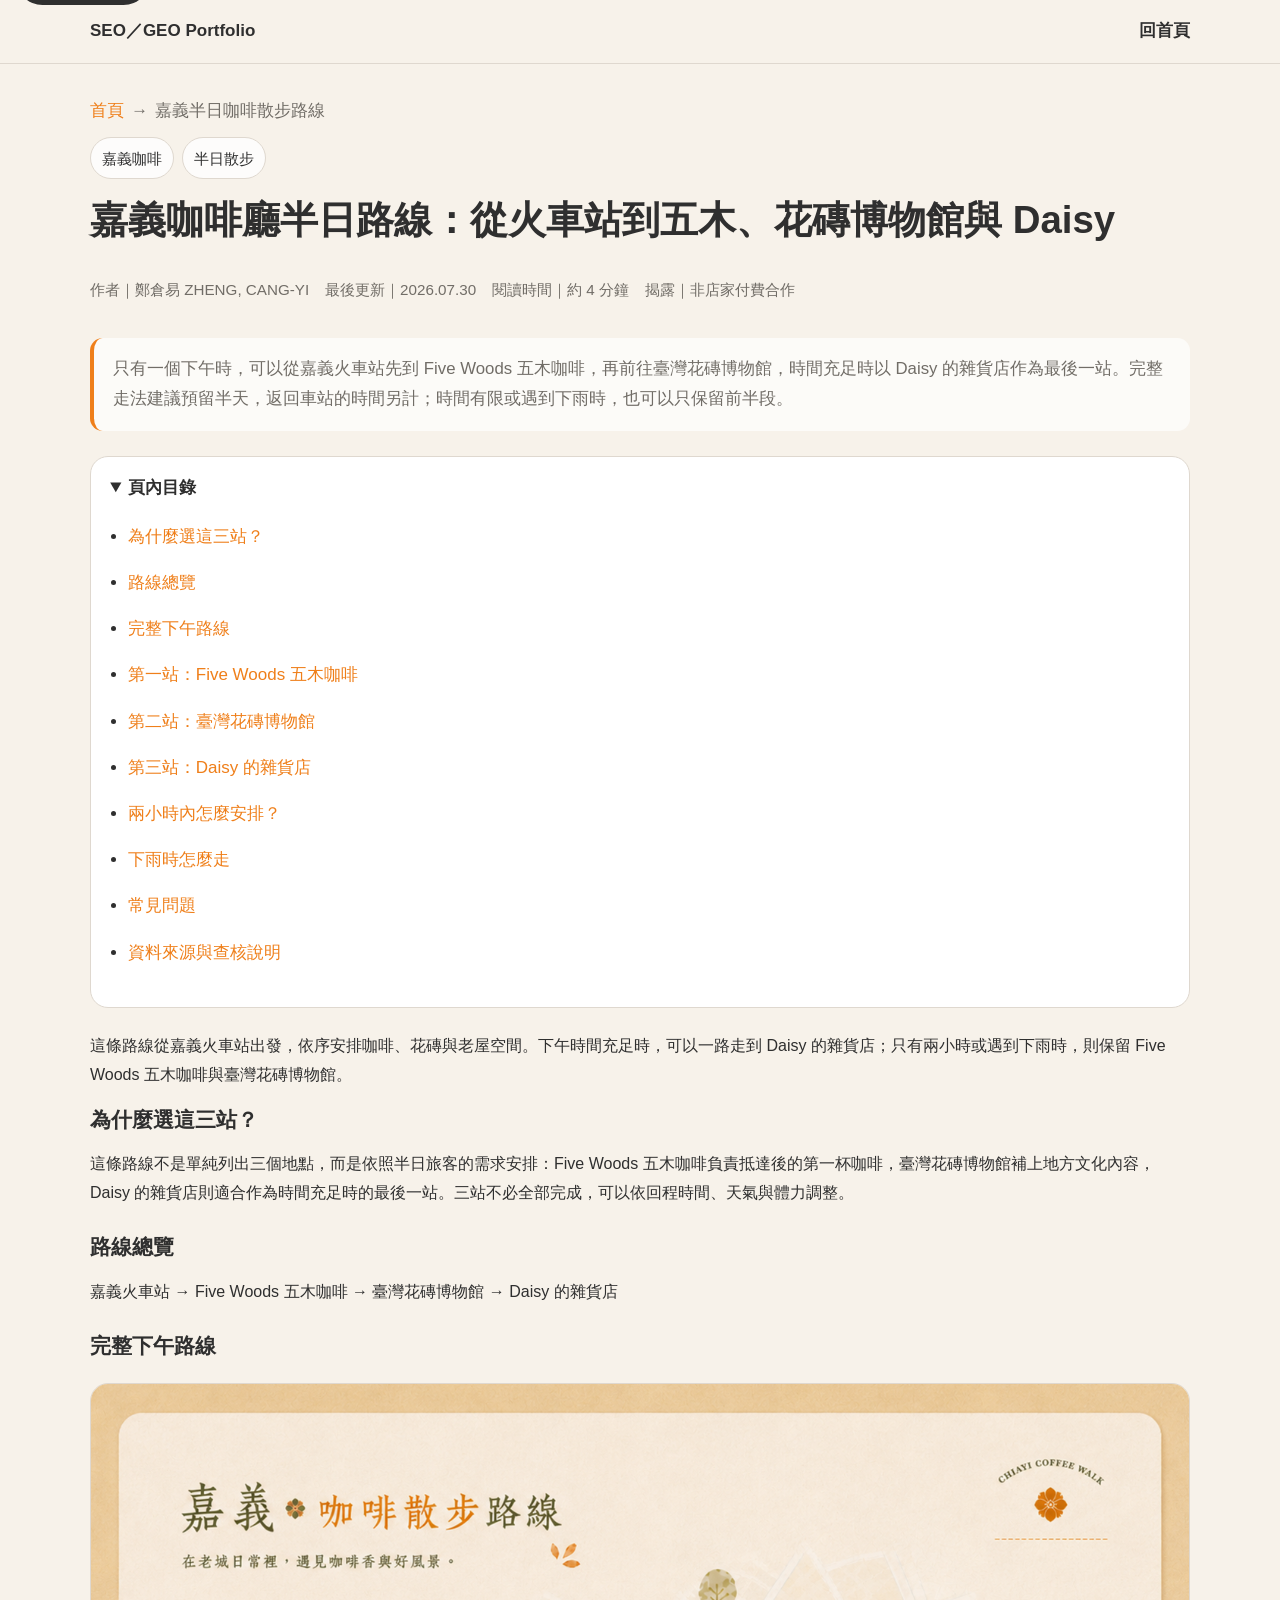
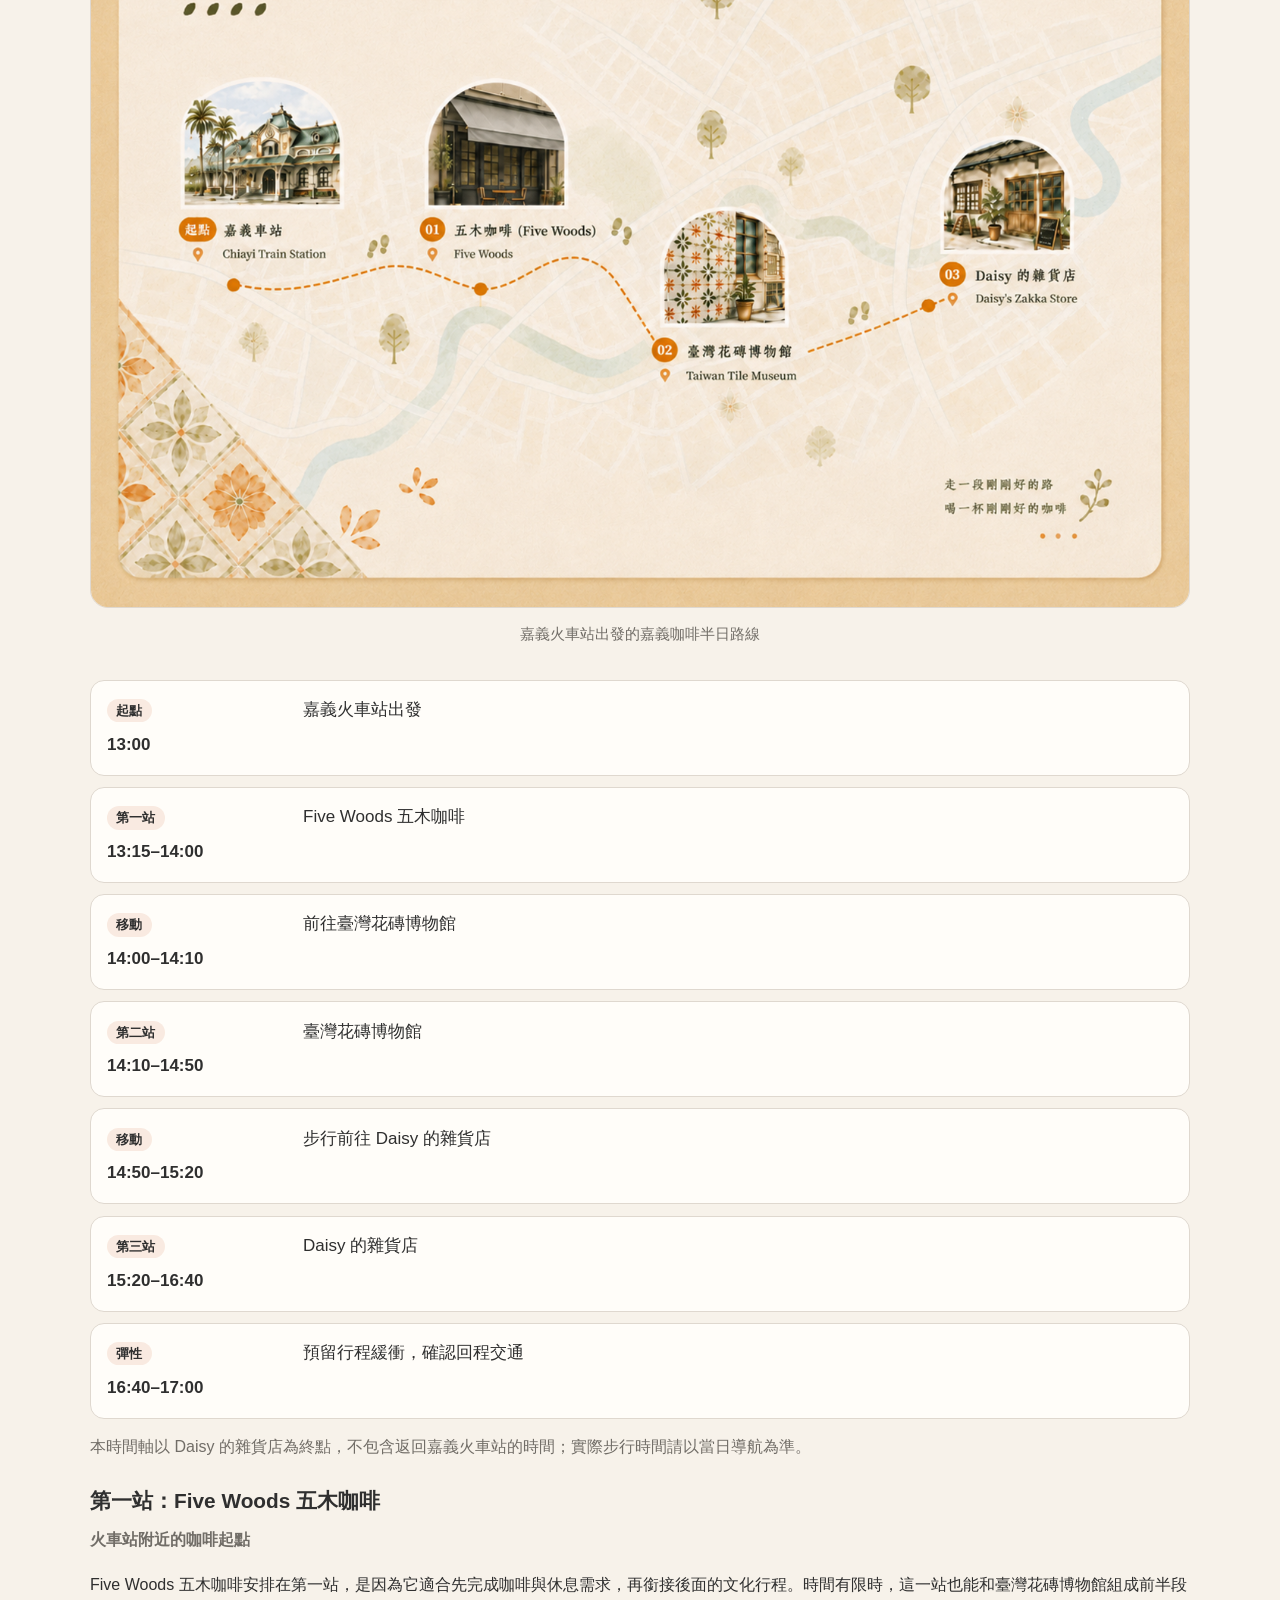
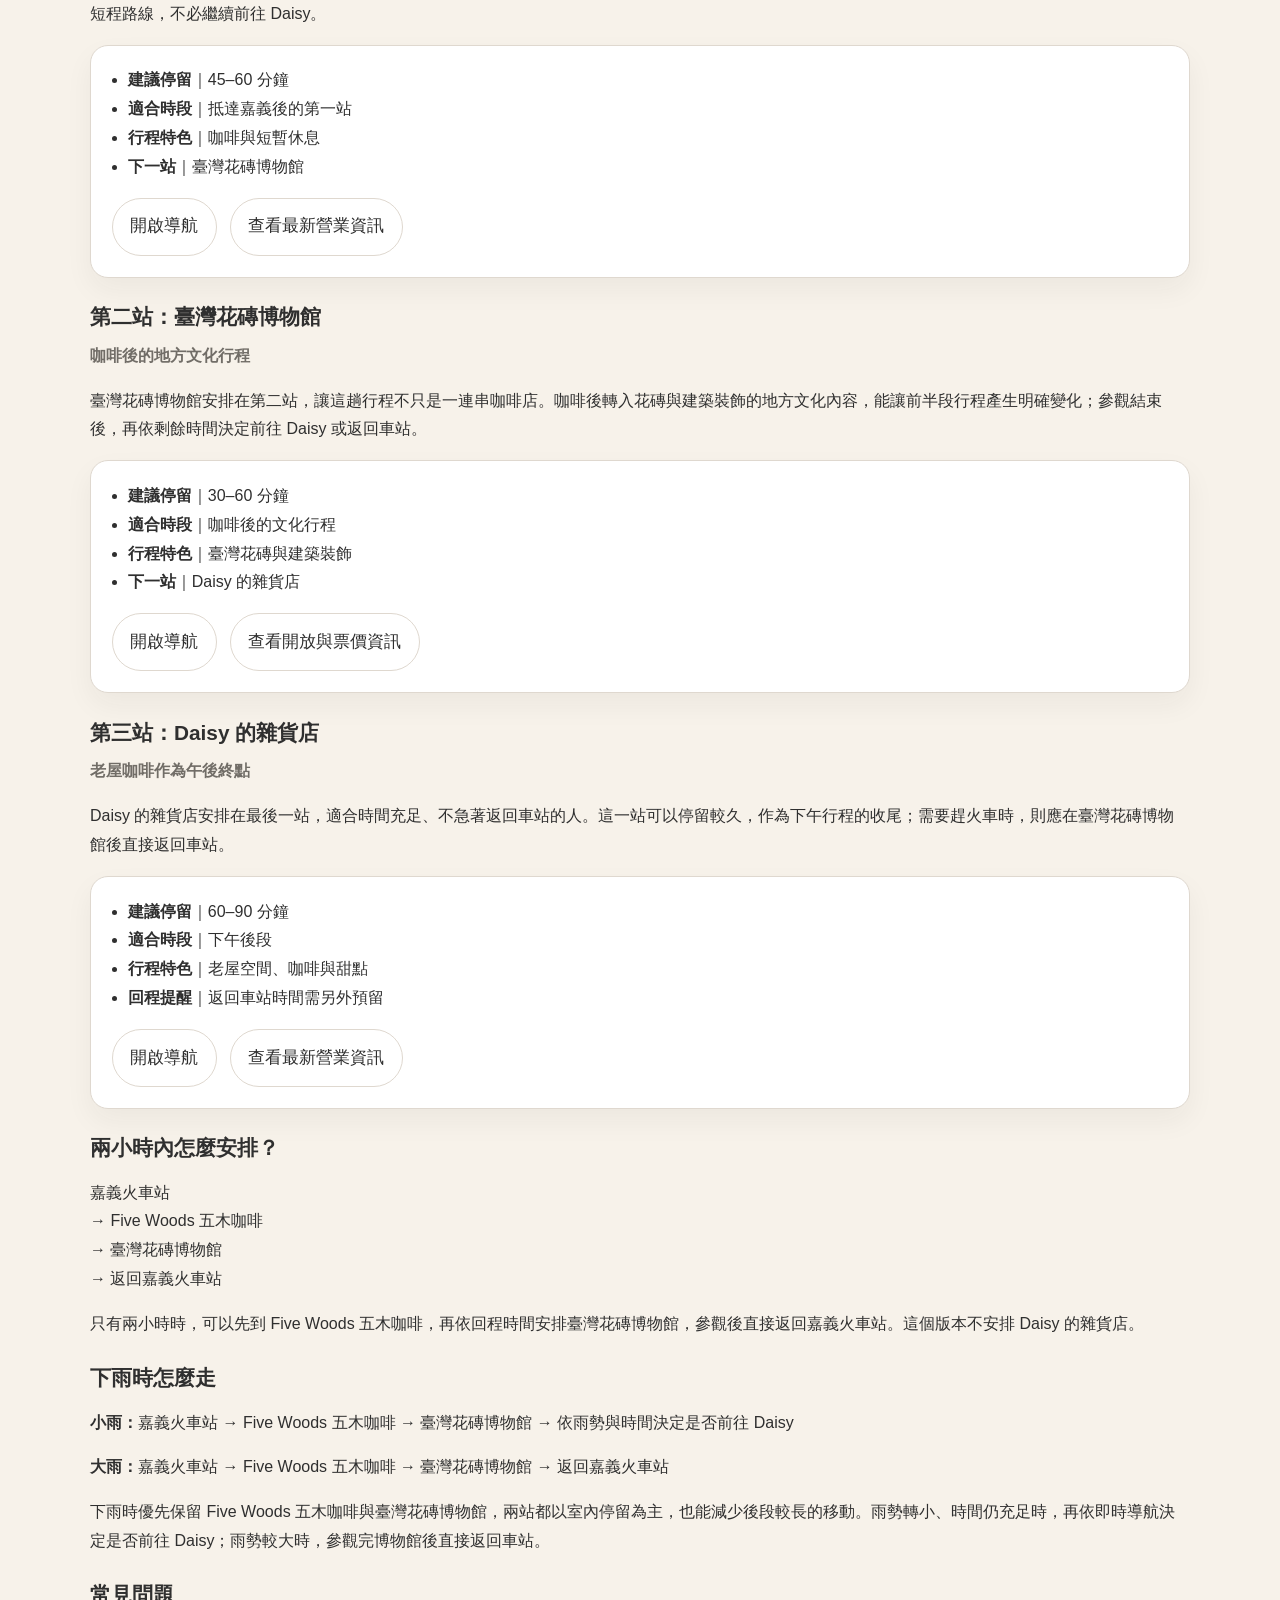
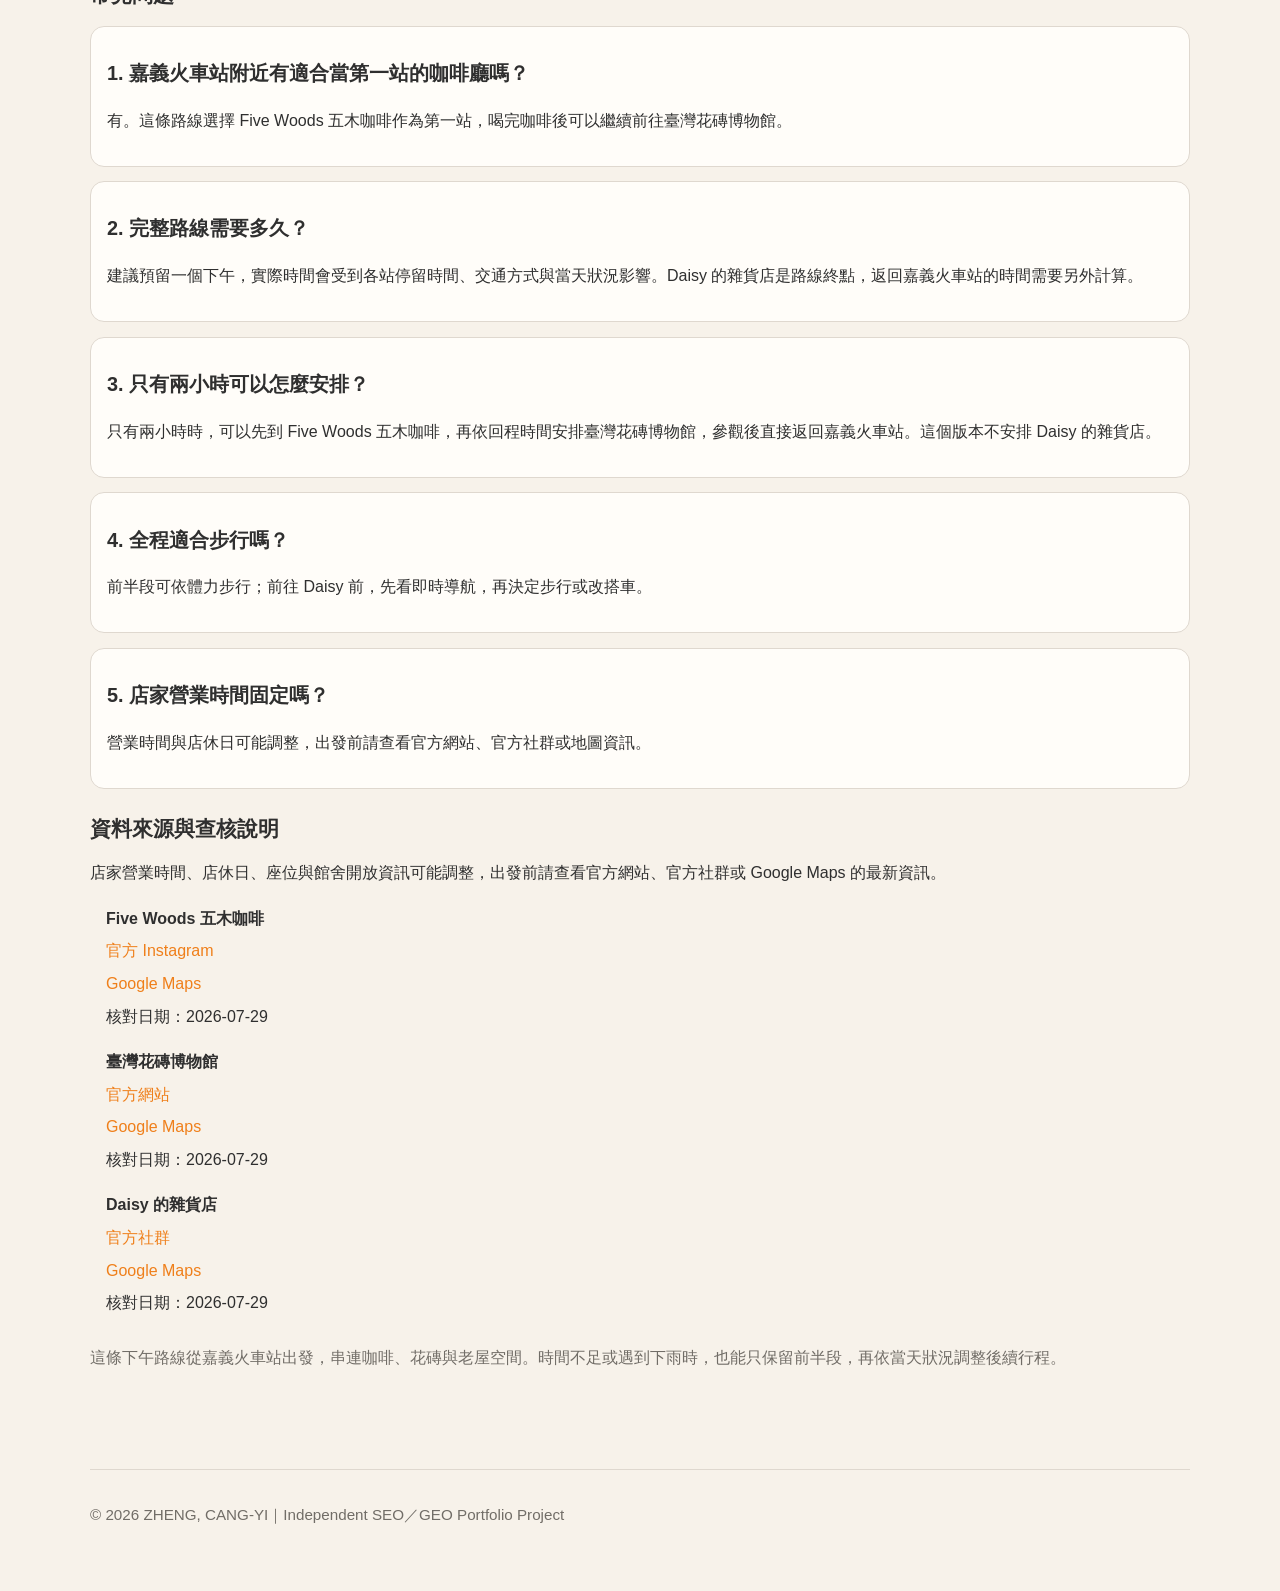
==== commit 26262efc: "Finalize Chiayi coffee SEO portfolio" ====
--- a/article/chiayi-cafes-half-day/index.html
+++ b/article/chiayi-cafes-half-day/index.html
@@ -3,10 +3,10 @@
   <head>
     <meta charset="UTF-8" />
     <meta name="viewport" content="width=device-width, initial-scale=1.0" />
-    <title>嘉義咖啡廳怎麼選？火車站出發的四小時咖啡散步路線</title>
+    <title>嘉義咖啡廳半日路線：從火車站到五木、花磚博物館與 Daisy</title>
     <meta
       name="description"
-      content="從嘉義火車站出發，安排五木咖啡、臺灣花磚博物館與老屋咖啡的四小時散步路線，包含兩小時版本、雨天備案與店家導航。"
+      content="從嘉義火車站出發，安排 Five Woods 五木咖啡、臺灣花磚博物館與 Daisy 的雜貨店的嘉義咖啡半日路線，包含完整下午路線、兩小時與雨天調整。"
     />
     <meta name="robots" content="index, follow" />
     <meta name="author" content="鄭倉易 ZHENG, CANG-YI" />
@@ -14,25 +14,25 @@
     <link rel="canonical" href="https://arashigra.github.io/seo-portfolio/article/chiayi-cafes-half-day/" />
     <link rel="icon" href="../../assets/images/favicon.svg" type="image/svg+xml" />
     <meta property="og:type" content="article" />
-    <meta property="og:title" content="嘉義咖啡廳怎麼選？火車站出發的四小時咖啡散步路線" />
-    <meta property="og:description" content="這篇內容示範從嘉義火車站出發，安排五木咖啡、花磚博物館與老屋咖啡的半日散步路線。" />
+    <meta property="og:title" content="嘉義咖啡廳半日路線：從火車站到五木、花磚博物館與 Daisy" />
+    <meta property="og:description" content="從嘉義火車站出發，安排 Five Woods 五木咖啡、臺灣花磚博物館與 Daisy 的雜貨店的嘉義咖啡半日路線，包含完整下午路線、兩小時與雨天調整。" />
     <meta property="og:url" content="https://arashigra.github.io/seo-portfolio/article/chiayi-cafes-half-day/" />
-    <meta property="og:image" content="https://arashigra.github.io/seo-portfolio/assets/images/og-placeholder.svg" />
+    <meta property="og:image" content="https://arashigra.github.io/seo-portfolio/assets/images/og-chiayi-cafes.png" />
     <meta name="twitter:card" content="summary_large_image" />
-    <meta name="twitter:title" content="嘉義咖啡廳怎麼選？火車站出發的四小時咖啡散步路線" />
-    <meta name="twitter:description" content="從嘉義火車站出發，安排四小時散步與咖啡路線。" />
-    <meta name="twitter:image" content="https://arashigra.github.io/seo-portfolio/assets/images/og-placeholder.svg" />
+    <meta name="twitter:title" content="嘉義咖啡廳半日路線：從火車站到五木、花磚博物館與 Daisy" />
+    <meta name="twitter:description" content="從嘉義火車站出發，安排 Five Woods 五木咖啡、臺灣花磚博物館與 Daisy 的雜貨店的嘉義咖啡半日路線，包含完整下午路線、兩小時與雨天調整。" />
+    <meta name="twitter:image" content="https://arashigra.github.io/seo-portfolio/assets/images/og-chiayi-cafes.png" />
     <meta property="article:published_time" content="2026-07-29" />
-    <meta property="article:modified_time" content="2026-07-29" />
+    <meta property="article:modified_time" content="2026-07-30" />
     <script type="application/ld+json">
       {
         "@context": "https://schema.org",
         "@type": "BlogPosting",
-        "headline": "嘉義咖啡廳怎麼選？火車站出發的四小時咖啡散步路線",
-        "description": "從嘉義火車站出發，安排五木咖啡、臺灣花磚博物館與老屋咖啡的四小時散步路線，包含兩小時版本、雨天備案與店家導航。",
-        "image": "https://arashigra.github.io/seo-portfolio/assets/images/og-placeholder.svg",
+        "headline": "嘉義咖啡廳半日路線：從火車站到五木、花磚博物館與 Daisy",
+        "description": "從嘉義火車站出發，安排 Five Woods 五木咖啡、臺灣花磚博物館與 Daisy 的雜貨店的嘉義咖啡半日路線，包含完整下午路線、兩小時與雨天調整。",
+        "image": "https://arashigra.github.io/seo-portfolio/assets/images/og-chiayi-cafes.png",
         "datePublished": "2026-07-29",
-        "dateModified": "2026-07-29",
+        "dateModified": "2026-07-30",
         "author": {
           "@type": "Person",
           "name": "ZHENG, CANG-YI"
@@ -65,7 +65,7 @@
           {
             "@type": "ListItem",
             "position": 2,
-            "name": "嘉義半日咖啡散步路線",
+            "name": "嘉義咖啡廳半日路線：從火車站到五木、花磚博物館與 Daisy",
             "item": "https://arashigra.github.io/seo-portfolio/article/chiayi-cafes-half-day/"
           }
         ]
@@ -78,14 +78,14 @@
     <header class="site-header">
       <div class="container">
         <nav class="top-nav" aria-label="主導覽">
-          <a class="brand" href="../../index.html">SEO／GEO Portfolio</a>
+          <a class="brand" href="../../index.html" aria-label="SEO／GEO Portfolio 回首頁">SEO／GEO Portfolio</a>
           <a class="nav-link" href="../../index.html">回首頁</a>
         </nav>
       </div>
     </header>
 
     <main id="main-content">
-      <article class="article-shell">
+      <article>
         <div class="container article-layout">
           <div class="article-main">
             <nav class="breadcrumb" aria-label="麵包屑">
@@ -96,160 +96,191 @@
             <div class="category-list" aria-label="分類">
               <span>嘉義咖啡</span>
               <span>半日散步</span>
-              <span>SEO Content Case Study</span>
             </div>
-            <h1>嘉義咖啡廳怎麼選？火車站出發的四小時咖啡散步路線</h1>
+            <h1>嘉義咖啡廳半日路線：從火車站到五木、花磚博物館與 Daisy</h1>
             <div class="article-meta">
               <p>作者｜鄭倉易 ZHENG, CANG-YI</p>
-              <p>最後更新｜2026.07.29</p>
+              <p>最後更新｜2026.07.30</p>
               <p>閱讀時間｜<span data-reading-time>約 4 分鐘</span></p>
               <p>揭露｜非店家付費合作</p>
             </div>
-            <figure class="hero-visual article-visual">
-              <img src="../../assets/images/store-placeholder.svg" alt="嘉義咖啡散步路線概念視覺" />
-              <figcaption>Route Concept｜嘉義咖啡散步路線</figcaption>
-            </figure>
             <p class="lead article-direct-answer">
-              第一次到嘉義、只有半天時間，可以從嘉義火車站前往 Five Woods 五木咖啡，再安排臺灣花磚博物館與華南高商附近的老屋咖啡。完整路線約四小時，也提供兩小時精簡版與雨天調整方式。
+              只有一個下午時，可以從嘉義火車站先到 Five Woods 五木咖啡，再前往臺灣花磚博物館，時間充足時以 Daisy 的雜貨店作為最後一站。完整走法建議預留半天，返回車站的時間另計；時間有限或遇到下雨時，也可以只保留前半段。
             </p>
 
-            <nav class="toc" aria-label="頁內目錄">
-              <h2>頁內目錄</h2>
+            <details class="toc">
+              <summary>頁內目錄</summary>
               <ul>
+                <li><a href="#selection-logic">為什麼選這三站？</a></li>
                 <li><a href="#route-overview">路線總覽</a></li>
-                <li><a href="#four-hour-route">四小時行程</a></li>
-                <li><a href="#five-woods">第一站：五木咖啡</a></li>
-                <li><a href="#brick-museum">文化節點：臺灣花磚博物館</a></li>
-                <li><a href="#daisy-store">第二站：Daisy 的雜貨店</a></li>
-                <li><a href="#alternative-stops">替代選點</a></li>
-                <li><a href="#two-hour-route">兩小時精簡版</a></li>
-                <li><a href="#rainy-day-route">雨天版本</a></li>
+                <li><a href="#four-hour-route">完整下午路線</a></li>
+                <li><a href="#five-woods">第一站：Five Woods 五木咖啡</a></li>
+                <li><a href="#brick-museum">第二站：臺灣花磚博物館</a></li>
+                <li><a href="#daisy-store">第三站：Daisy 的雜貨店</a></li>
+                <li><a href="#two-hour-route">兩小時內怎麼安排？</a></li>
+                <li><a href="#rainy-day-route">下雨時怎麼走</a></li>
                 <li><a href="#faq">常見問題</a></li>
                 <li><a href="#sources">資料來源與查核說明</a></li>
               </ul>
-            </nav>
+            </details>
 
             <div class="article-body" data-article-body>
               <p>
-                第一次到嘉義，只有半天時間，又想找一間離火車站不遠的咖啡廳，可以先從 Five Woods 五木咖啡開始，接著安排臺灣花磚博物館，再往華南高商附近移動，將第二間店安排在由老屋改造的 Daisy 的雜貨店。這條路線不追求把整個嘉義市區跑滿，而是把咖啡、花磚、老屋與街景安排成一段順手可走的半日散步。抵達後先把行李放下、先在第一站稍作休息，再依照天氣、體力與時間，把後段路線切成更輕鬆的版本。
+                這條路線從嘉義火車站出發，依序安排咖啡、花磚與老屋空間。下午時間充足時，可以一路走到 Daisy 的雜貨店；只有兩小時或遇到下雨時，則保留 Five Woods 五木咖啡與臺灣花磚博物館。
               </p>
+              <section id="selection-logic" class="content-section">
+                <h2>為什麼選這三站？</h2>
+                <p>
+                  這條路線不是單純列出三個地點，而是依照半日旅客的需求安排：Five Woods 五木咖啡負責抵達後的第一杯咖啡，臺灣花磚博物館補上地方文化內容，Daisy 的雜貨店則適合作為時間充足時的最後一站。三站不必全部完成，可以依回程時間、天氣與體力調整。
+                </p>
+              </section>
 
               <section id="route-overview" class="content-section">
                 <h2>路線總覽</h2>
-                <p>嘉義火車站 → Five Woods 五木咖啡 → 臺灣花磚博物館 → 市區移動 → Daisy 的雜貨店 → 嘉義公園周邊或返回車站</p>
+                <p>嘉義火車站 → Five Woods 五木咖啡 → 臺灣花磚博物館 → Daisy 的雜貨店</p>
               </section>
 
               <section id="four-hour-route" class="content-section">
-                <h2>四小時行程</h2>
+                <h2>完整下午路線</h2>
+                <figure class="route-map-figure">
+                  <img
+                    src="../../assets/images/article-route-map.png"
+                    alt="從嘉義火車站前往 Five Woods 五木咖啡、臺灣花磚博物館與 Daisy 的雜貨店的散步路線圖"
+                    width="1448"
+                    height="1086"
+                  />
+                  <figcaption>
+                    嘉義火車站出發的嘉義咖啡半日路線
+                  </figcaption>
+                </figure>
                 <div class="timeline" role="list">
                   <div class="timeline-item" role="listitem">
-                    <strong>13:00</strong>
-                    <span>嘉義火車站前站出發</span>
-                  </div>
-                  <div class="timeline-item" role="listitem">
-                    <strong>13:15–14:10</strong>
+                    <div>
+                      <span class="timeline-type">起點</span>
+                      <strong>13:00</strong>
+                    </div>
+                    <span>嘉義火車站出發</span>
+                  </div>
+                  <div class="timeline-item" role="listitem">
+                    <div>
+                      <span class="timeline-type">第一站</span>
+                      <strong>13:15–14:00</strong>
+                    </div>
                     <span>Five Woods 五木咖啡</span>
                   </div>
                   <div class="timeline-item" role="listitem">
-                    <strong>14:15–15:00</strong>
+                    <div>
+                      <span class="timeline-type">移動</span>
+                      <strong>14:00–14:10</strong>
+                    </div>
+                    <span>前往臺灣花磚博物館</span>
+                  </div>
+                  <div class="timeline-item" role="listitem">
+                    <div>
+                      <span class="timeline-type">第二站</span>
+                      <strong>14:10–14:50</strong>
+                    </div>
                     <span>臺灣花磚博物館</span>
                   </div>
                   <div class="timeline-item" role="listitem">
-                    <strong>15:00–15:30</strong>
-                    <span>往華南高商方向移動</span>
-                  </div>
-                  <div class="timeline-item" role="listitem">
-                    <strong>15:30–16:40</strong>
+                    <div>
+                      <span class="timeline-type">移動</span>
+                      <strong>14:50–15:20</strong>
+                    </div>
+                    <span>步行前往 Daisy 的雜貨店</span>
+                  </div>
+                  <div class="timeline-item" role="listitem">
+                    <div>
+                      <span class="timeline-type">第三站</span>
+                      <strong>15:20–16:40</strong>
+                    </div>
                     <span>Daisy 的雜貨店</span>
                   </div>
                   <div class="timeline-item" role="listitem">
-                    <strong>16:40–17:00</strong>
-                    <span>嘉義公園周邊或準備返程</span>
-                  </div>
-                </div>
+                    <div>
+                      <span class="timeline-type">彈性</span>
+                      <strong>16:40–17:00</strong>
+                    </div>
+                    <span>預留行程緩衝，確認回程交通</span>
+                  </div>
+                </div>
+                <p class="route-verification-note">本時間軸以 Daisy 的雜貨店為終點，不包含返回嘉義火車站的時間；實際步行時間請以當日導航為準。</p>
               </section>
 
               <section id="five-woods" class="content-section">
-                <h2>第一站：五木咖啡</h2>
-                <p>
-                  Five Woods 五木咖啡位於嘉義市西區林森西路一帶，適合作為抵達嘉義後的第一站。剛下火車時，先來這裡坐一會兒，確認天氣、整理行李，也能先把接下來的半日安排定下來。這裡的好處是從嘉義火車站出發的路線很順，後續可以直接往臺灣花磚博物館或市區街區走。
+                <h2>第一站：Five Woods 五木咖啡</h2>
+                <p class="section-kicker">火車站附近的咖啡起點</p>
+                <p>
+                  Five Woods 五木咖啡安排在第一站，是因為它適合先完成咖啡與休息需求，再銜接後面的文化行程。時間有限時，這一站也能和臺灣花磚博物館組成前半段短程路線，不必繼續前往 Daisy。
                 </p>
                 <div class="info-card">
-                  <h3>資訊卡</h3>
                   <ul>
-                    <li><strong>定位</strong>｜火車站周邊休息起點</li>
                     <li><strong>建議停留</strong>｜45–60 分鐘</li>
-                    <li><strong>適合</strong>｜剛下火車、短暫休息、整理行程</li>
-                    <li><strong>查核提醒</strong>｜營業與店休以官方最新公告為準</li>
+                    <li><strong>適合時段</strong>｜抵達嘉義後的第一站</li>
+                    <li><strong>行程特色</strong>｜咖啡與短暫休息</li>
+                    <li><strong>下一站</strong>｜臺灣花磚博物館</li>
                   </ul>
                   <div class="card-actions">
-                    <button class="button button-secondary" type="button" disabled data-cta="store_navigation_click" data-url="" aria-label="開啟導航">開啟導航</button>
-                    <button class="button button-secondary" type="button" disabled data-cta="official_info_click" data-url="" aria-label="查看最新營業資訊">查看最新營業資訊</button>
+                    <a class="button button-secondary" href="https://maps.app.goo.gl/jsPsqirvhbTsQLSm8" target="_blank" rel="noopener" data-cta="store_navigation_click" data-url="https://maps.app.goo.gl/jsPsqirvhbTsQLSm8" aria-label="開啟五木咖啡導航">開啟導航</a>
+                    <a class="button button-secondary" href="https://www.facebook.com/fivewoodscoffee/?locale=zh_TW" target="_blank" rel="noopener" data-cta="official_info_click" data-url="https://www.facebook.com/fivewoodscoffee/?locale=zh_TW" aria-label="查看五木咖啡最新營業資訊">查看最新營業資訊</a>
                   </div>
                 </div>
               </section>
 
               <section id="brick-museum" class="content-section">
-                <h2>文化節點：臺灣花磚博物館</h2>
-                <p>
-                  將路線延伸到臺灣花磚博物館，能讓這段半日散步不只是喝咖啡，而是把文化與街景一起納入行程。這個節點與五木咖啡相近，適合在上午或下午剛開始時安排，讓旅客在移動與停留之間，對嘉義的街區有更完整的感受。館舍開放、票價與休館資訊仍須以館方公告為準。
+                <h2>第二站：臺灣花磚博物館</h2>
+                <p class="section-kicker">咖啡後的地方文化行程</p>
+                <p>
+                  臺灣花磚博物館安排在第二站，讓這趟行程不只是一連串咖啡店。咖啡後轉入花磚與建築裝飾的地方文化內容，能讓前半段行程產生明確變化；參觀結束後，再依剩餘時間決定前往 Daisy 或返回車站。
                 </p>
                 <div class="info-card">
-                  <h3>資訊卡</h3>
                   <ul>
-                    <li><strong>定位</strong>｜地方文化節點</li>
                     <li><strong>建議停留</strong>｜30–60 分鐘</li>
-                    <li><strong>適合</strong>｜花磚、老屋與地方建築文化</li>
-                    <li><strong>查核提醒</strong>｜以館方最新公告為準</li>
+                    <li><strong>適合時段</strong>｜咖啡後的文化行程</li>
+                    <li><strong>行程特色</strong>｜臺灣花磚與建築裝飾</li>
+                    <li><strong>下一站</strong>｜Daisy 的雜貨店</li>
                   </ul>
                   <div class="card-actions">
-                    <button class="button button-secondary" type="button" disabled data-cta="store_navigation_click" data-url="" aria-label="開啟導航">開啟導航</button>
-                    <button class="button button-secondary" type="button" disabled data-cta="official_info_click" data-url="" aria-label="查看最新營業資訊">查看最新營業資訊</button>
+                    <a class="button button-secondary" href="https://maps.app.goo.gl/5PnyL2DujTYRPdfL6" target="_blank" rel="noopener" data-cta="store_navigation_click" data-url="https://maps.app.goo.gl/5PnyL2DujTYRPdfL6" aria-label="開啟臺灣花磚博物館導航">開啟導航</a>
+                    <a class="button button-secondary" href="https://www.1920t.com/pages/visit" target="_blank" rel="noopener" data-cta="official_info_click" data-url="https://www.1920t.com/pages/visit" aria-label="查看臺灣花磚博物館開放與票價資訊">查看開放與票價資訊</a>
                   </div>
                 </div>
               </section>
 
               <section id="daisy-store" class="content-section">
-                <h2>第二站：Daisy 的雜貨店</h2>
-                <p>
-                  Daisy 的雜貨店位於華南高商附近，具有木構老屋特色，適合安排在下午後段。這裡更像是一個讓腳步慢下來的地方，適合在散步之後坐下來休息，順手看看街角與老屋的氛圍。若當天人潮較多或座位已滿，建議把這一站保留成彈性選項，不要把整條路線安排得太緊。
+                <h2>第三站：Daisy 的雜貨店</h2>
+                <p class="section-kicker">老屋咖啡作為午後終點</p>
+                <p>
+                  Daisy 的雜貨店安排在最後一站，適合時間充足、不急著返回車站的人。這一站可以停留較久，作為下午行程的收尾；需要趕火車時，則應在臺灣花磚博物館後直接返回車站。
                 </p>
                 <div class="info-card">
-                  <h3>資訊卡</h3>
                   <ul>
-                    <li><strong>定位</strong>｜老屋咖啡與下午休息</li>
                     <li><strong>建議停留</strong>｜60–90 分鐘</li>
-                    <li><strong>適合</strong>｜老屋空間、甜點、閱讀與休息</li>
-                    <li><strong>查核提醒</strong>｜座位、營業與店休以最新公告為準</li>
+                    <li><strong>適合時段</strong>｜下午後段</li>
+                    <li><strong>行程特色</strong>｜老屋空間、咖啡與甜點</li>
+                    <li><strong>回程提醒</strong>｜返回車站時間需另外預留</li>
                   </ul>
                   <div class="card-actions">
-                    <button class="button button-secondary" type="button" disabled data-cta="store_navigation_click" data-url="" aria-label="開啟導航">開啟導航</button>
-                    <button class="button button-secondary" type="button" disabled data-cta="official_info_click" data-url="" aria-label="查看最新營業資訊">查看最新營業資訊</button>
-                  </div>
-                </div>
-              </section>
-
-              <section id="alternative-stops" class="content-section">
-                <h2>替代選點</h2>
-                <p>
-                  若 Daisy 暫時沒有空位、店休或想換一個氣氛，也可以把花磚咖啡作為替代選點。這段說明不是讓旅客把整個下午都排滿，而是希望在變化發生時，仍然能有一個簡單、順手的備案。
-                </p>
-                <button class="button button-secondary" type="button" disabled data-cta="alternative_store_click" data-url="" aria-label="查看替代選點">查看替代選點</button>
+                    <a class="button button-secondary" href="https://maps.app.goo.gl/1f6cF8jrN7jS3Rca8" target="_blank" rel="noopener" data-cta="store_navigation_click" data-url="https://maps.app.goo.gl/1f6cF8jrN7jS3Rca8" aria-label="開啟 Daisy 的雜貨店導航">開啟導航</a>
+                    <a class="button button-secondary" href="https://www.facebook.com/wowwpie/?locale=zh_TW" target="_blank" rel="noopener" data-cta="official_info_click" data-url="https://www.facebook.com/wowwpie/?locale=zh_TW" aria-label="查看 Daisy 的雜貨店最新營業資訊">查看最新營業資訊</a>
+                  </div>
+                </div>
               </section>
 
               <section id="two-hour-route" class="content-section">
-                <h2>兩小時精簡版</h2>
-                <p>嘉義火車站 → Five Woods 五木咖啡 → 臺灣花磚博物館 → 返回嘉義火車站</p>
-                <p>
-                  這個版本適合轉車空檔或短暫停留，不建議勉強完成整條路線。若旅客只希望短暫品味嘉義市區的咖啡與地方文化，可以把內容縮成一條更清楚的可執行線路，而不是強求一次完整跑完所有節點。
+                <h2>兩小時內怎麼安排？</h2>
+                <p>嘉義火車站<br />→ Five Woods 五木咖啡<br />→ 臺灣花磚博物館<br />→ 返回嘉義火車站</p>
+                <p>
+                  只有兩小時時，可以先到 Five Woods 五木咖啡，再依回程時間安排臺灣花磚博物館，參觀後直接返回嘉義火車站。這個版本不安排 Daisy 的雜貨店。
                 </p>
               </section>
 
               <section id="rainy-day-route" class="content-section">
-                <h2>雨天版本</h2>
-                <p>嘉義火車站 → 五木咖啡 → 臺灣花磚博物館 → 視雨勢搭車前往 Daisy</p>
-                <p>
-                  雨天版本應減少長距離步行；雨勢過大時只完成前兩站。內容設計上需要讓使用者知道在不同天氣下，最重要的節點是什麼，以及何時可以先收斂行程，避免因為天候造成失望與過度行程安排。
+                <h2>下雨時怎麼走</h2>
+                <p><strong>小雨：</strong>嘉義火車站 → Five Woods 五木咖啡 → 臺灣花磚博物館 → 依雨勢與時間決定是否前往 Daisy</p>
+                <p><strong>大雨：</strong>嘉義火車站 → Five Woods 五木咖啡 → 臺灣花磚博物館 → 返回嘉義火車站</p>
+                <p>
+                  下雨時優先保留 Five Woods 五木咖啡與臺灣花磚博物館，兩站都以室內停留為主，也能減少後段較長的移動。雨勢轉小、時間仍充足時，再依即時導航決定是否前往 Daisy；雨勢較大時，參觀完博物館後直接返回車站。
                 </p>
               </section>
 
@@ -257,24 +288,24 @@
                 <h2>常見問題</h2>
                 <div class="faq-list">
                   <div class="faq-item">
-                    <h3>1. 嘉義火車站附近有步行可到的咖啡廳嗎？</h3>
-                    <p>有，但建議先以一間作為起點，避免把半日行程變成店家清單。選定第一站後，接著再決定文化點與下午休息地點。</p>
-                  </div>
-                  <div class="faq-item">
-                    <h3>2. Daisy 的雜貨店是老屋改造嗎？</h3>
-                    <p>它具有木構老屋特色，適合作為午後散步與休息點；不過建築與店內空間狀況仍應以現場確認為主。</p>
-                  </div>
-                  <div class="faq-item">
-                    <h3>3. 整條路線都適合步行嗎？</h3>
-                    <p>不一定。若天氣、行李或體力因素改變，建議改搭大眾運輸或計程車完成部分路段。</p>
-                  </div>
-                  <div class="faq-item">
-                    <h3>4. 帶著行李適合走嗎？</h3>
-                    <p>若旅客剛下車並帶著行李，建議把這條路線縮短，先將第一站當作短暫停留點，再安排後續移動。</p>
-                  </div>
-                  <div class="faq-item">
-                    <h3>5. 店家營業時間是否固定？</h3>
-                    <p>不應假設為固定。營業時間、店休與座位情況應以店家或館方最新公告為準。</p>
+                    <h3>1. 嘉義火車站附近有適合當第一站的咖啡廳嗎？</h3>
+                    <p>有。這條路線選擇 Five Woods 五木咖啡作為第一站，喝完咖啡後可以繼續前往臺灣花磚博物館。</p>
+                  </div>
+                  <div class="faq-item">
+                    <h3>2. 完整路線需要多久？</h3>
+                    <p>建議預留一個下午，實際時間會受到各站停留時間、交通方式與當天狀況影響。Daisy 的雜貨店是路線終點，返回嘉義火車站的時間需要另外計算。</p>
+                  </div>
+                  <div class="faq-item">
+                    <h3>3. 只有兩小時可以怎麼安排？</h3>
+                    <p>只有兩小時時，可以先到 Five Woods 五木咖啡，再依回程時間安排臺灣花磚博物館，參觀後直接返回嘉義火車站。這個版本不安排 Daisy 的雜貨店。</p>
+                  </div>
+                  <div class="faq-item">
+                    <h3>4. 全程適合步行嗎？</h3>
+                    <p>前半段可依體力步行；前往 Daisy 前，先看即時導航，再決定步行或改搭車。</p>
+                  </div>
+                  <div class="faq-item">
+                    <h3>5. 店家營業時間固定嗎？</h3>
+                    <p>營業時間與店休日可能調整，出發前請查看官方網站、官方社群或地圖資訊。</p>
                   </div>
                 </div>
               </section>
@@ -282,39 +313,42 @@
               <section id="sources" class="content-section">
                 <h2>資料來源與查核說明</h2>
                 <p>
-                  本文為個人 SEO／GEO 作品集中的內容示範，非店家付費合作。地址、建築歷史與館舍資料依公開來源交叉核對；營業時間、菜單、低消、訂位規則與臨時店休可能調整，造訪前請以店家或館方最新公告為準。
-                </p>
-                <ul>
-                  <li>店家官方資訊｜待最終核對</li>
-                  <li>館方網站｜待最終核對</li>
-                  <li>Google Business Profile｜待最終核對</li>
-                  <li>政府或文化資料庫｜待最終核對</li>
-                  <li>其他公開參考資料｜待最終核對</li>
+                  店家營業時間、店休日、座位與館舍開放資訊可能調整，出發前請查看官方網站、官方社群或 Google Maps 的最新資訊。
+                </p>
+                <ul class="source-list">
+                  <li>
+                    <strong>Five Woods 五木咖啡</strong>
+                    <a href="https://www.instagram.com/fivewoodslife/" target="_blank" rel="noopener">官方 Instagram</a>
+                    <a href="https://maps.app.goo.gl/jsPsqirvhbTsQLSm8" target="_blank" rel="noopener">Google Maps</a>
+                    <span>核對日期：2026-07-29</span>
+                  </li>
+                  <li>
+                    <strong>臺灣花磚博物館</strong>
+                    <a href="https://www.1920t.com/" target="_blank" rel="noopener">官方網站</a>
+                    <a href="https://maps.app.goo.gl/5PnyL2DujTYRPdfL6" target="_blank" rel="noopener">Google Maps</a>
+                    <span>核對日期：2026-07-29</span>
+                  </li>
+                  <li>
+                    <strong>Daisy 的雜貨店</strong>
+                    <a href="https://www.facebook.com/wowwpie/?locale=zh_TW" target="_blank" rel="noopener">官方社群</a>
+                    <a href="https://maps.app.goo.gl/1f6cF8jrN7jS3Rca8" target="_blank" rel="noopener">Google Maps</a>
+                    <span>核對日期：2026-07-29</span>
+                  </li>
                 </ul>
               </section>
 
               <p class="closing-paragraph">
-                這條嘉義半日路線沒有把所有熱門景點都塞進來，也沒有要求旅客在四小時內跑完所有步驟。真正重要的是知道從哪裡開始、每一站要停多久，以及在下雨、店休或時間不足時，該怎麼把路線縮回一個更順手的版本。
+                這條下午路線從嘉義火車站出發，串連咖啡、花磚與老屋空間。時間不足或遇到下雨時，也能只保留前半段，再依當天狀況調整後續行程。
               </p>
             </div>
           </div>
-
-          <aside class="article-sidebar" aria-label="文章側欄">
-            <div class="card sidebar-card">
-              <h2>路線工具</h2>
-              <a class="button button-secondary" href="#two-hour-route" data-cta="two_hour_version_click" aria-label="查看兩小時精簡版">查看兩小時精簡版</a>
-              <a class="button button-secondary" href="#rainy-day-route" data-cta="rainy_day_version_click" aria-label="切換雨天版本">切換雨天版本</a>
-            </div>
-          </aside>
         </div>
       </article>
     </main>
 
     <footer class="site-footer">
       <div class="container footer-content">
-        <p>ZHENG, CANG-YI Portfolio</p>
-        <p>Independent SEO／GEO Portfolio Project</p>
-        <p>© 2026 ZHENG, CANG-YI</p>
+        <p>© 2026 ZHENG, CANG-YI｜Independent SEO／GEO Portfolio Project</p>
       </div>
     </footer>
 
--- a/assets/css/style.css
+++ b/assets/css/style.css
@@ -15,6 +15,9 @@
 html {
   scroll-behavior: smooth;
   scroll-padding-top: 6rem;
+}
+:where([id]) {
+  scroll-margin-top: 6rem;
 }
 
 body {
@@ -111,7 +114,7 @@
 }
 
 .article-layout {
-  grid-template-columns: minmax(0, 2fr) minmax(280px, 0.8fr);
+  grid-template-columns: minmax(0, 1fr);
   padding: 2rem 0 3rem;
 }
 
@@ -207,12 +210,6 @@
   color: var(--text);
 }
 
-.button[aria-disabled="true"],
-.button.is-disabled,
-button:disabled {
-  opacity: 0.65;
-  pointer-events: none;
-}
 
 .card,
 .info-card {
@@ -223,8 +220,7 @@
   padding: 1.3rem;
 }
 
-.hero-visual figure,
-.article-visual {
+.hero-visual figure {
   margin: 0;
 }
 
@@ -232,11 +228,46 @@
   border-radius: var(--radius);
   border: 1px solid var(--border);
   background: #fffaf5;
+  display: block;
   width: 100%;
-}
-
-.hero-visual figcaption,
-.article-visual figcaption {
+  height: auto;
+  max-width: 100%;
+  object-fit: contain;
+}
+
+
+.route-concept-visual,
+.route-map-figure {
+  margin: 0;
+}
+
+.route-concept-visual img,
+.route-map-figure img {
+  display: block;
+  width: 100%;
+  max-width: 100%;
+  height: auto;
+  object-fit: contain;
+  border-radius: var(--radius);
+  border: 1px solid var(--border);
+}
+
+.route-concept-visual figcaption,
+.route-map-figure figcaption {
+  margin-top: 0.75rem;
+  color: var(--muted);
+  font-size: 0.95rem;
+}
+
+.route-map-figure {
+  margin: 1.5rem 0 2rem;
+}
+
+.route-map-figure figcaption {
+  text-align: center;
+}
+
+.hero-visual figcaption {
   font-size: 0.95rem;
   color: var(--muted);
   margin-top: 0.7rem;
@@ -263,6 +294,56 @@
   font-weight: 600;
 }
 
+
+.snapshot-item-wide {
+  grid-column: 1 / -1;
+}
+
+.portfolio-section {
+  margin-top: 1.5rem;
+}
+.section-eyebrow {
+  color: var(--accent);
+  font-size: 0.82rem;
+  font-weight: 700;
+  letter-spacing: 0.08em;
+  margin-bottom: 0.35rem;
+  text-transform: uppercase;
+}
+
+.portfolio-section p {
+  margin: 0;
+}
+
+.response-grid {
+  display: grid;
+  gap: 1rem;
+  grid-template-columns: repeat(3, minmax(0, 1fr));
+}
+
+.response-item {
+  border: 1px solid var(--border);
+  border-radius: 14px;
+  background: #fffdf9;
+  padding: 1rem;
+}
+
+.response-item h3 {
+  margin: 0 0 0.4rem;
+  font-size: 1rem;
+}
+
+.response-item p {
+  color: var(--muted);
+}
+
+.delivery-list {
+  display: grid;
+  gap: 0.45rem 1rem;
+  grid-template-columns: repeat(2, minmax(0, 1fr));
+  margin: 0;
+  padding-left: 1.2rem;
+}
 .disclosure,
 .article-meta,
 .article-direct-answer,
@@ -301,9 +382,6 @@
   margin-bottom: 1.2rem;
 }
 
-.article-visual {
-  margin: 1.5rem 0;
-}
 
 .article-direct-answer {
   font-size: 1.05rem;
@@ -321,6 +399,15 @@
   padding: 1.1rem 1.2rem;
   margin-bottom: 1.5rem;
 }
+.toc summary {
+  cursor: pointer;
+  font-weight: 700;
+  line-height: 1.5;
+}
+
+.toc[open] summary {
+  margin-bottom: 0.75rem;
+}
 
 .toc ul {
   padding-left: 1.1rem;
@@ -332,19 +419,36 @@
 
 .toc a {
   display: block;
-  padding: 0.35rem 0;
+  padding: 0.42rem 0;
+  line-height: 1.55;
 }
 
 .content-section {
   scroll-margin-top: 6.2rem;
   margin-bottom: 1.6rem;
+}
+.section-kicker,
+.route-verification-note {
+  color: var(--muted);
+  font-size: 0.96rem;
+}
+
+.section-kicker {
+  margin: -0.35rem 0 1rem;
+  font-weight: 600;
+}
+
+.route-verification-note {
+  margin-top: 0.9rem;
 }
 
 .article-body p,
 .article-body li {
   font-size: 1rem;
   line-height: 1.8;
-  overflow-wrap: anywhere;
+  word-break: normal;
+  overflow-wrap: break-word;
+  hyphens: none;
 }
 
 .timeline {
@@ -360,11 +464,52 @@
   border: 1px solid var(--border);
   border-radius: 14px;
   background: #fffdf9;
-  overflow-wrap: anywhere;
-}
-
+  word-break: normal;
+  overflow-wrap: break-word;
+  hyphens: none;
+}
+.timeline-item strong {
+  display: block;
+  margin-top: 0.25rem;
+}
+
+.timeline-type {
+  display: inline-flex;
+  align-items: center;
+  width: fit-content;
+  border-radius: 999px;
+  background: rgba(197, 85, 32, 0.11);
+  color: var(--accent-strong);
+  font-size: 0.82rem;
+  font-weight: 700;
+  line-height: 1;
+  padding: 0.32rem 0.58rem;
+}
 .info-card ul {
+  margin: 0;
   padding-left: 1rem;
+}
+
+.info-card .card-actions {
+  margin-top: 1rem;
+}
+
+
+.source-list {
+  display: grid;
+  gap: 1rem;
+  padding-left: 1rem;
+}
+
+.source-list li {
+  display: grid;
+  gap: 0.25rem;
+}
+
+.source-list strong,
+.source-list a,
+.source-list span {
+  overflow-wrap: break-word;
 }
 
 .faq-list {
@@ -379,15 +524,20 @@
   background: #fffdf9;
 }
 
-.sidebar-card {
-  position: sticky;
-  top: 5.5rem;
-}
 
 .site-footer {
   padding: 2rem 0 3rem;
 }
 
+
+.not-found-shell {
+  padding: 4rem 0 5rem;
+}
+
+.not-found-card {
+  margin: 0 auto;
+  max-width: 680px;
+}
 .footer-content {
   border-top: 1px solid var(--border);
   padding-top: 1rem;
@@ -401,12 +551,13 @@
     grid-template-columns: 1fr;
   }
 
-  .sidebar-card {
-    position: static;
-  }
 }
 
 @media (max-width: 768px) {
+  :where([id]) {
+    scroll-margin-top: 6.4rem;
+  }
+
   body {
     font-size: 16px;
   }
@@ -450,18 +601,55 @@
 
   .snapshot-grid {
     grid-template-columns: 1fr;
-    gap: 24px;
+    gap: 12px;
   }
 
   .snapshot-item {
     margin: 0;
+  }
+
+  .snapshot-item p {
+    line-height: 1.55;
   }
 
   .card,
   .info-card,
   .toc,
   .faq-item {
-    padding: 20px;
+    padding: 18px;
+  }
+  .snapshot-card {
+    padding: 16px;
+  }
+
+  .snapshot-card h2 {
+    margin-bottom: 0.85rem;
+  }
+
+  .snapshot-card .snapshot-grid {
+    gap: 10px;
+  }
+
+  .snapshot-card .snapshot-grid h3 {
+    margin-bottom: 0.18rem;
+    font-size: 0.9rem;
+  }
+
+  .snapshot-card .snapshot-item p {
+    line-height: 1.45;
+  }
+
+  .snapshot-card .disclosure {
+    margin-top: 1rem;
+  }
+
+  .response-grid,
+  .delivery-list {
+    grid-template-columns: 1fr;
+  }
+
+  .response-item {
+    padding: 0.9rem;
   }
 
   .article-layout {
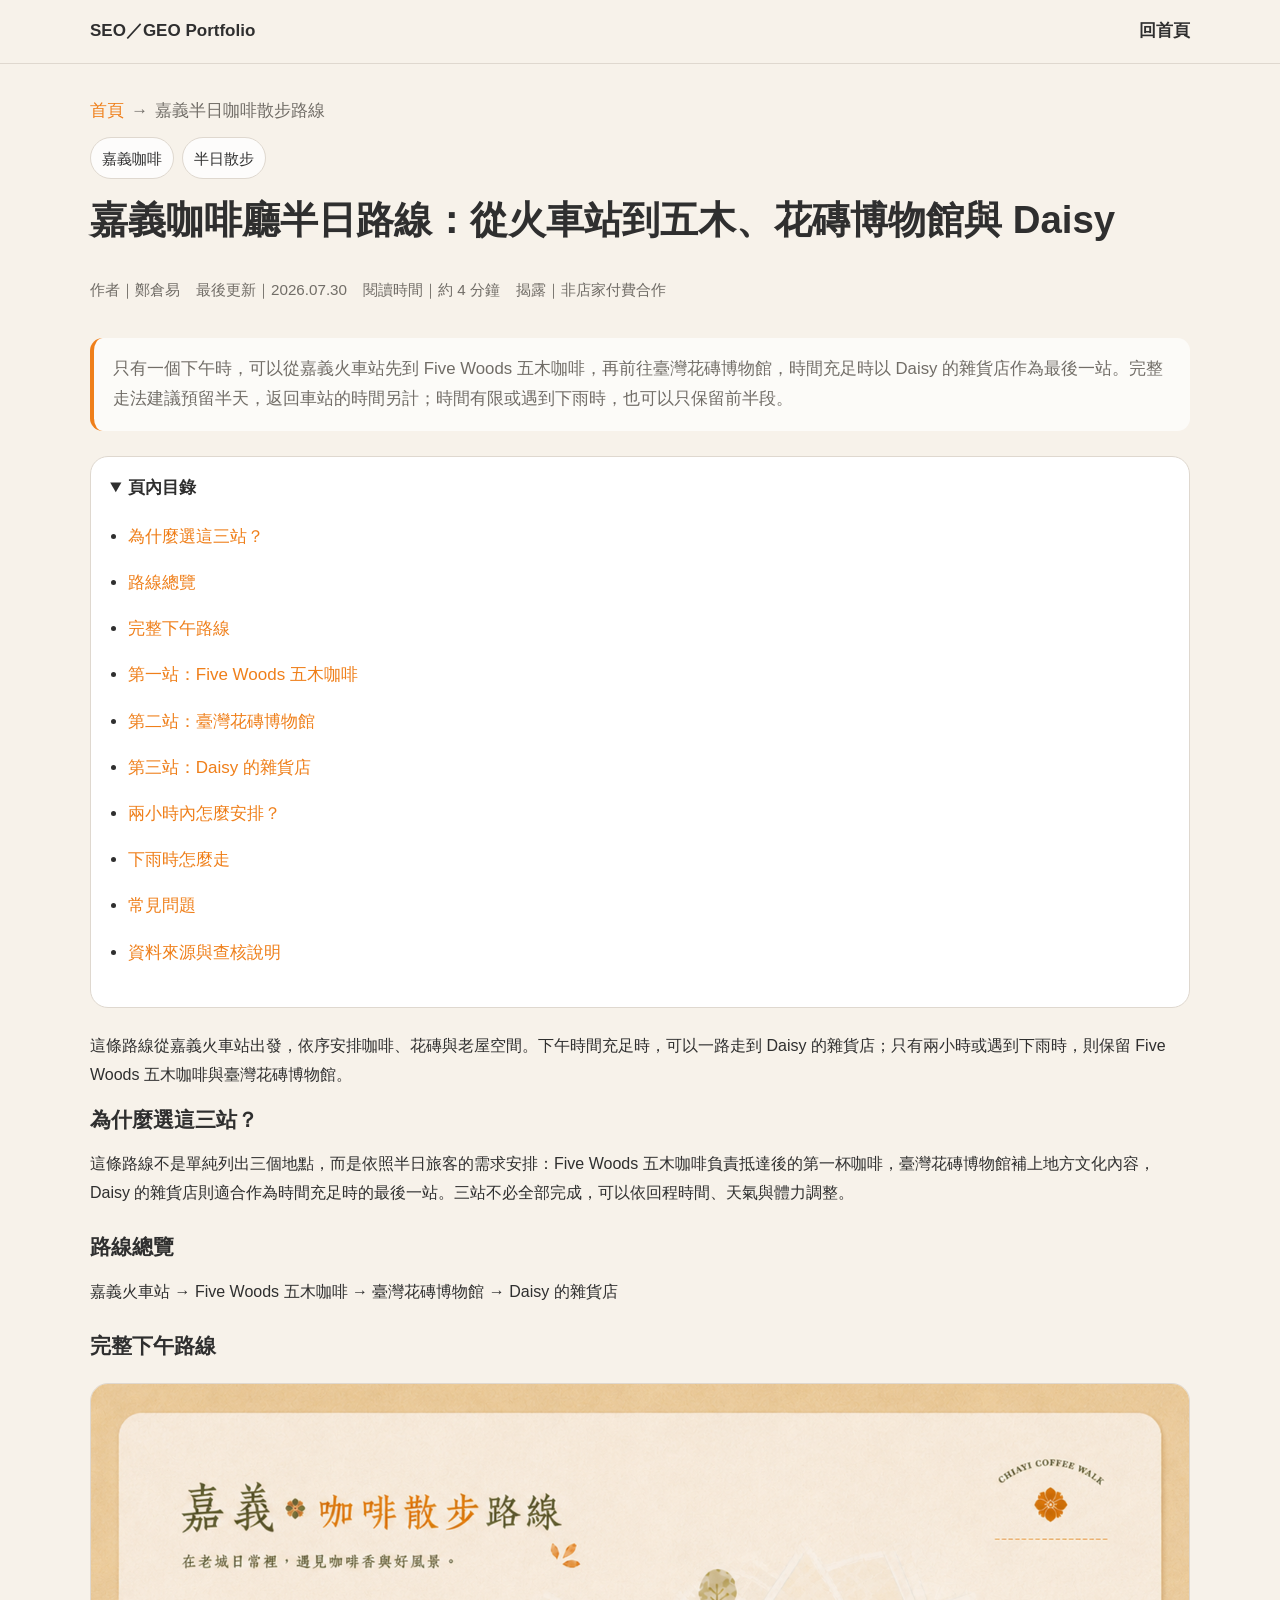
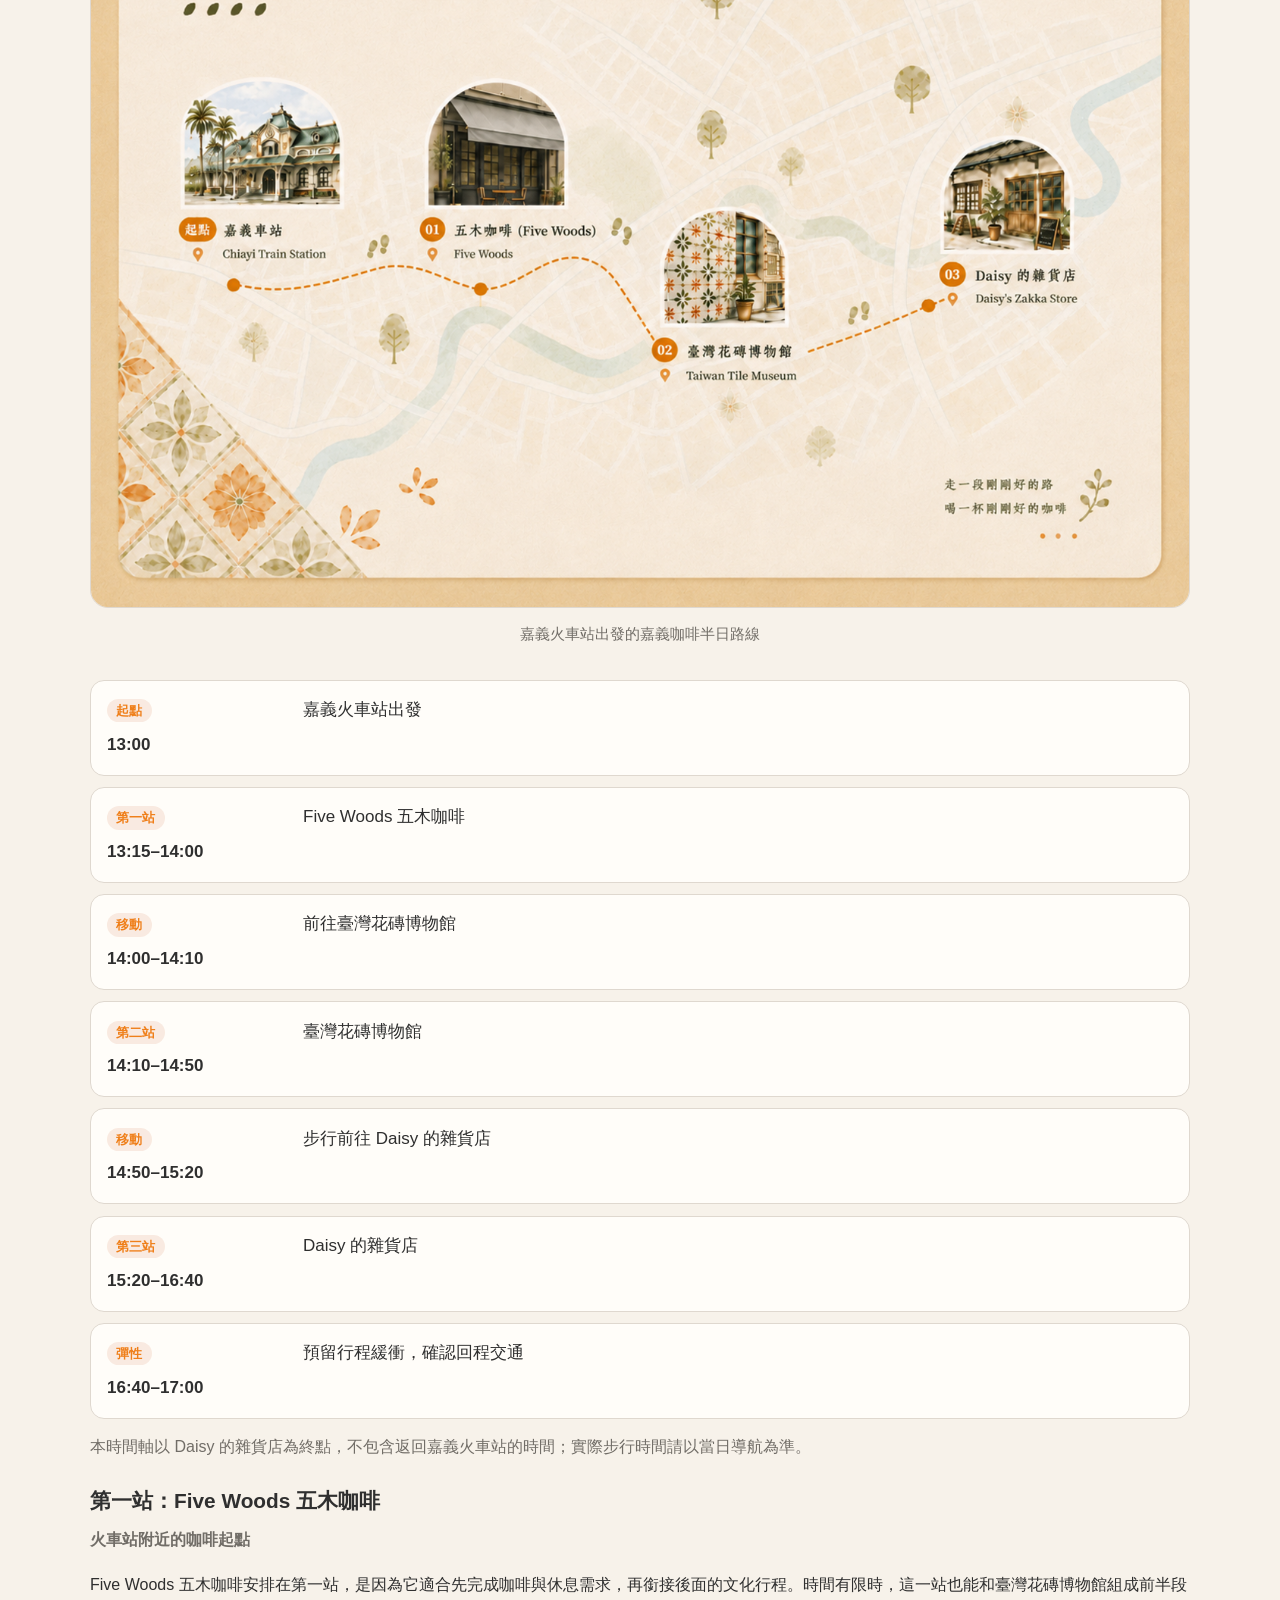
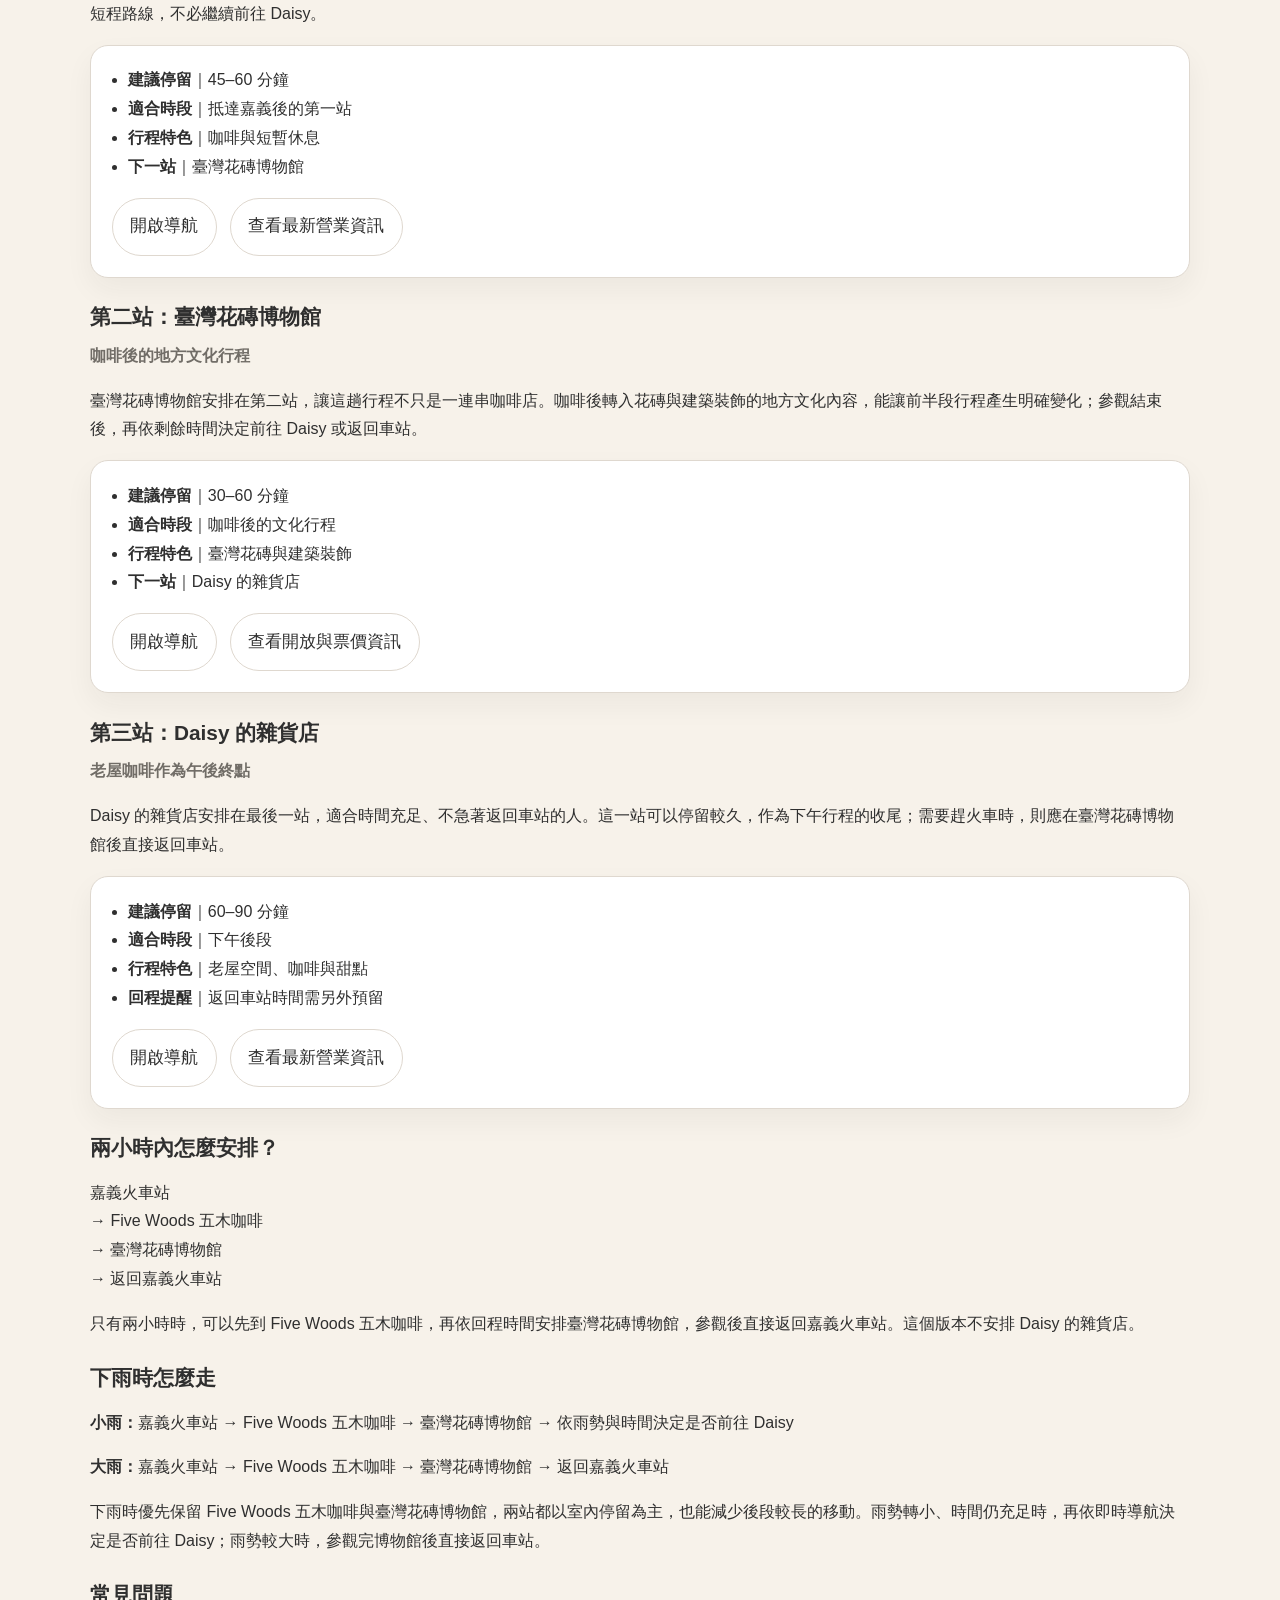
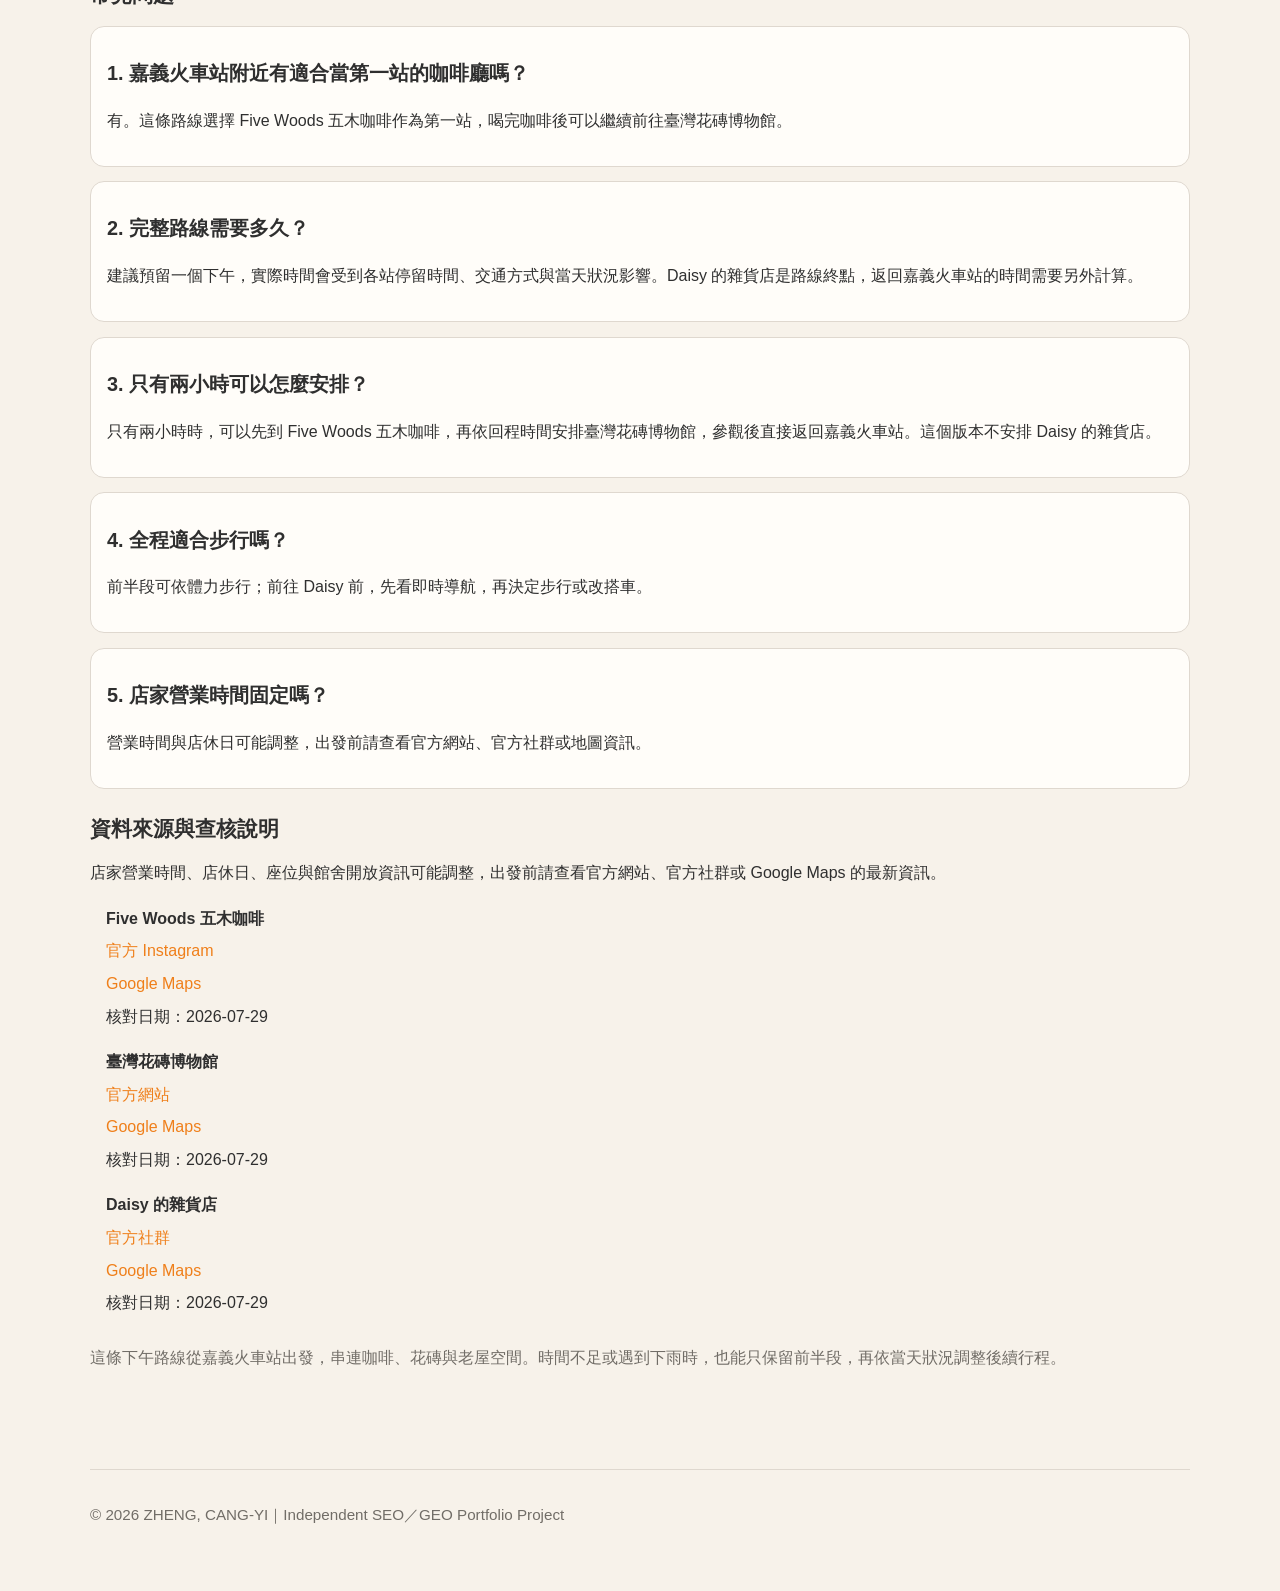
==== commit f26d929f: "Fix article accessibility and author byline" ====
--- a/article/chiayi-cafes-half-day/index.html
+++ b/article/chiayi-cafes-half-day/index.html
@@ -99,7 +99,7 @@
             </div>
             <h1>嘉義咖啡廳半日路線：從火車站到五木、花磚博物館與 Daisy</h1>
             <div class="article-meta">
-              <p>作者｜鄭倉易 ZHENG, CANG-YI</p>
+              <p>作者｜鄭倉易</p>
               <p>最後更新｜2026.07.30</p>
               <p>閱讀時間｜<span data-reading-time>約 4 分鐘</span></p>
               <p>揭露｜非店家付費合作</p>
--- a/assets/css/style.css
+++ b/assets/css/style.css
@@ -51,18 +51,23 @@
 }
 
 .skip-link {
-  position: absolute;
+  position: fixed;
   left: 1rem;
-  top: -3rem;
+  top: 1rem;
+  transform: translateY(-200%);
   background: var(--text);
   color: white;
   padding: 0.7rem 1rem;
   border-radius: 999px;
-  z-index: 10;
+  z-index: 9999;
 }
 
 .skip-link:focus {
-  top: 1rem;
+  transform: translateY(0);
+}
+
+#main-content {
+  scroll-margin-top: 80px;
 }
 
 .container {
@@ -479,7 +484,7 @@
   width: fit-content;
   border-radius: 999px;
   background: rgba(197, 85, 32, 0.11);
-  color: var(--accent-strong);
+  color: var(--accent);
   font-size: 0.82rem;
   font-weight: 700;
   line-height: 1;
